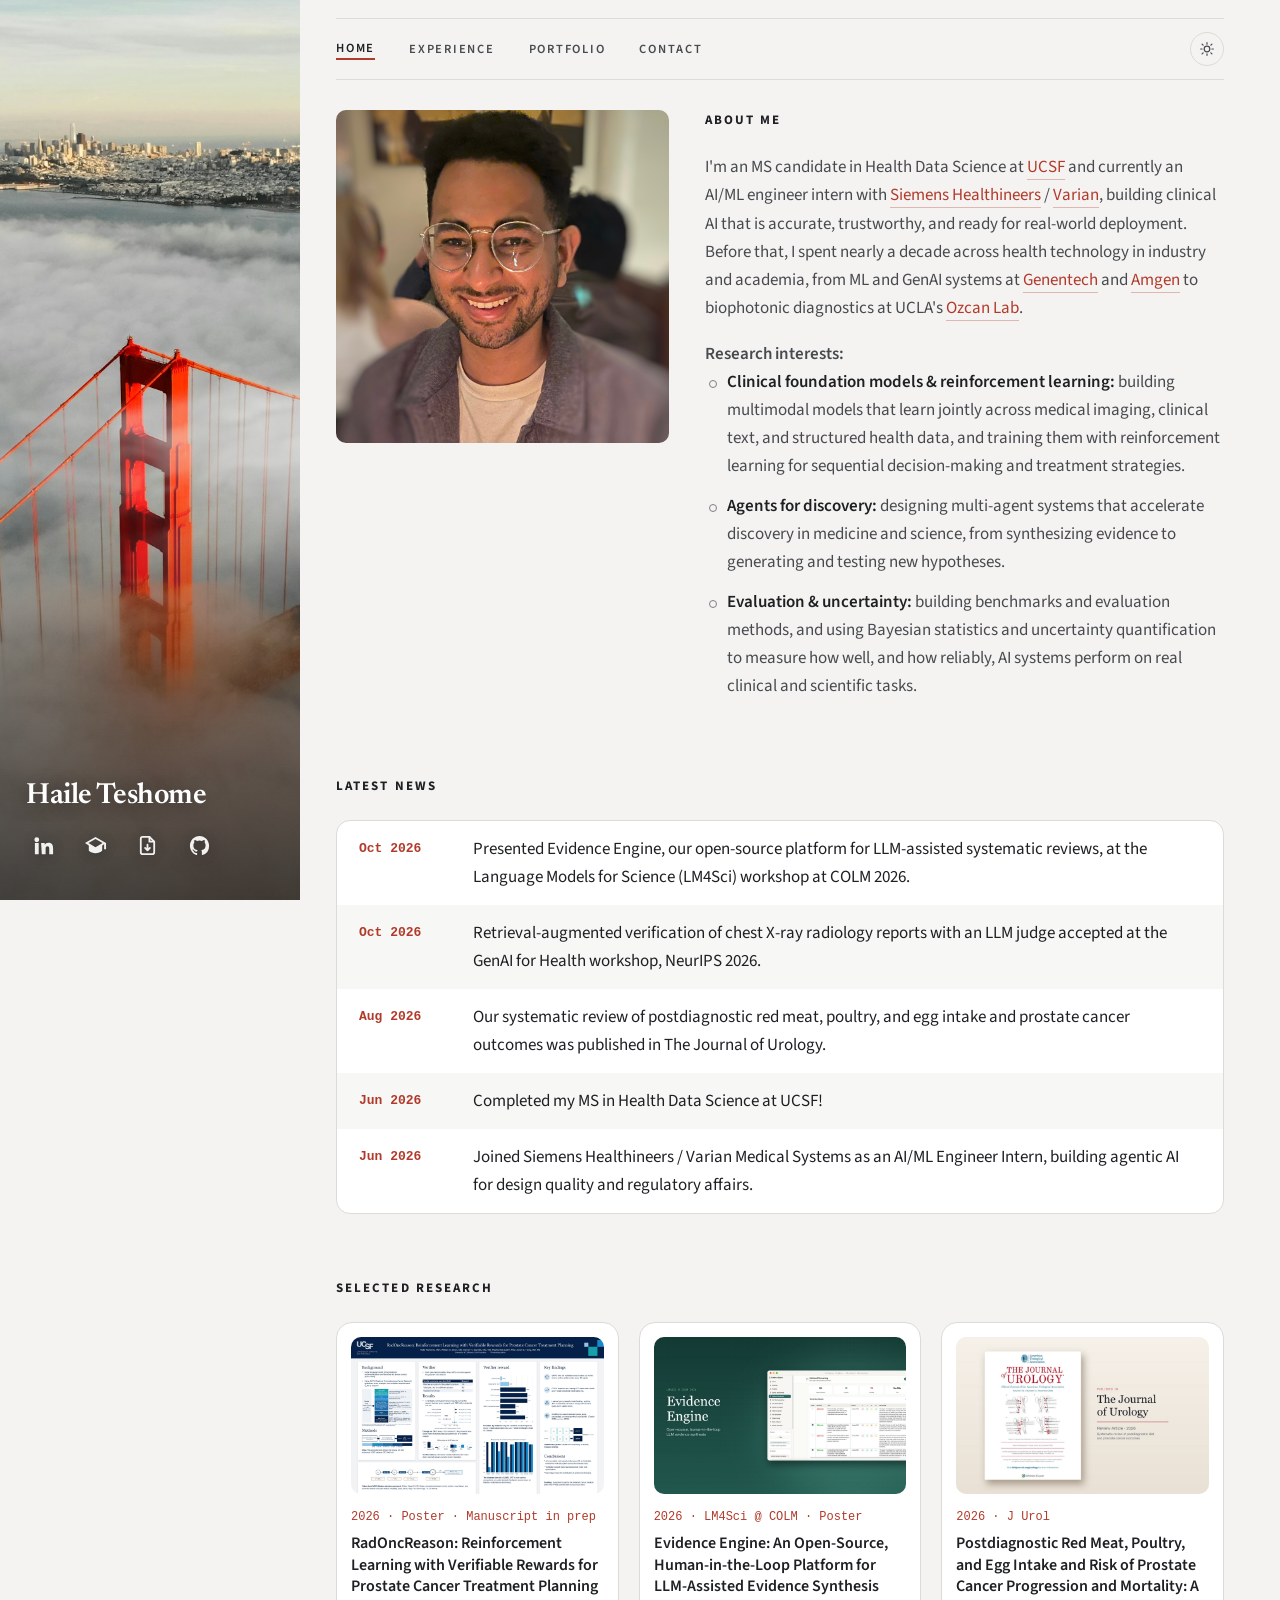
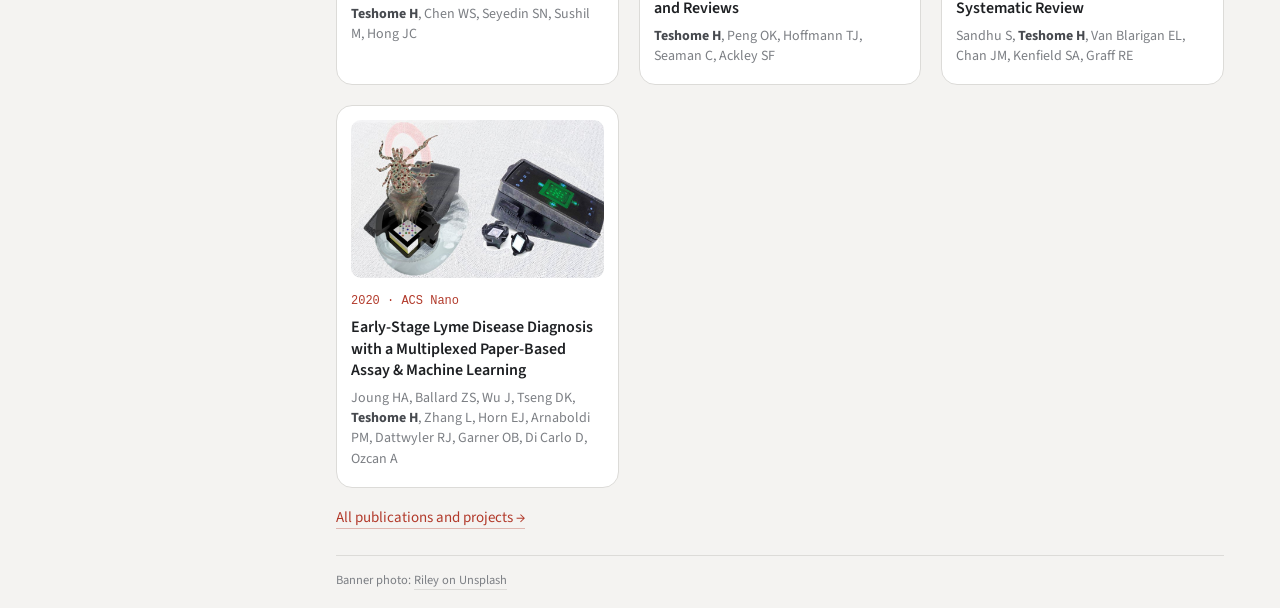
==== index.html @ 79b09385 "Redesign site with SF side banner; refresh portfolio media - Side banner with live-weather fog and d" ====
<!DOCTYPE html>
<html lang="en">
<head>
<meta charset="UTF-8" />
<meta name="viewport" content="width=device-width, initial-scale=1.0" />
<title>Haile Teshome | Health AI &amp; Data Science</title>
<meta name="description" content="Hailemariam (Haile) Teshome, Health Data Science researcher at UCSF building clinical AI." />
<script>
  /* day / night: remembered choice, else the device setting */
  (function () {
    var t = null; try { t = localStorage.getItem('ht-theme'); } catch (e) {}
    if (t !== 'light' && t !== 'dark') t = matchMedia('(prefers-color-scheme: dark)').matches ? 'dark' : 'light';
    document.documentElement.setAttribute('data-theme', t);
    /* restore the last weather look before first paint (no flash between pages) */
    try {
      var w = JSON.parse(localStorage.getItem('ht-wx') || 'null');
      if (w && Date.now() - w.t < 3 * 3600 * 1000) {
        ['night', 'golden', 'wet'].forEach(function (k) { if (w[k]) document.documentElement.classList.add('wx-' + k); });
        window.__fog = { density: w.density, speed: w.speed, bright: w.bright };
      }
    } catch (e) {}
  })();
</script>
<style>
  /* Academic homepage (mockup) — identity header, linked bio,
     research-interest bullets, image-led selected research. */
  :root {
    /* palette sampled from the banner photo: fog greys, greige, bridge orange */
    --bg: #f4f3f1;
    --text: #1e2023;
    --text-2: #474a4f;
    --text-3: #7c7f84;
    --rule: #dcdbd8;
    --link: #b23a2b;
    --link-line: rgba(178, 58, 43, 0.32);
    --card: #ffffff;
    --font: -apple-system, BlinkMacSystemFont, "SF Pro Text", "Segoe UI", Roboto, "Helvetica Neue", Arial, sans-serif;
    --mono: ui-monospace, "SF Mono", Menlo, monospace;
  }
  html[data-theme="dark"] {
      --bg: #16171a; --text: #e9e8e5; --text-2: #c1c2c4; --text-3: #8d8f93;
      --rule: #2a2c30; --link: #e57a63; --link-line: rgba(229, 122, 99, 0.4); --card: #1d1f22;
  }
  * { box-sizing: border-box; }
  html { scroll-behavior: smooth; }
  body { margin: 0; background: var(--bg); color: var(--text); font: 17px/1.65 var(--font); -webkit-font-smoothing: antialiased; }
  a { color: var(--link); text-decoration: none; border-bottom: 1px solid var(--link-line); transition: border-color .15s; }
  a:hover { border-bottom-color: var(--link); }
  img { display: block; max-width: 100%; }
  .page { max-width: 1000px; margin: 0 auto; padding: 0 28px; }

  /* ---------- identity header ---------- */
  .id { display: grid; grid-template-columns: 300px 1fr; gap: 44px; align-items: center; padding: 64px 0 40px; }
  .id-photo { width: 300px; height: 300px; border-radius: 24px; object-fit: cover; object-position: 50% 35%; }
  .id h1 { font-size: 60px; font-weight: 300; letter-spacing: -0.02em; line-height: 1.05; margin: 0 0 22px; }
  .id-roles { font-size: 16px; line-height: 1.55; color: var(--text); margin: 0 0 18px; }
  .id-roles div + div { margin-top: 2px; }
  .id-roles .muted { color: var(--text-3); }
  .id-links { display: flex; flex-wrap: wrap; gap: 6px 24px; font-size: 15.5px; }
  .id-links a { color: var(--text); border-bottom-color: transparent; }
  .id-links a:hover { color: var(--link); border-bottom-color: var(--link-line); }

  /* ---------- section nav (below header) ---------- */
  .tabs { display: flex; gap: 34px; padding: 13px 0; border-top: 1px solid var(--rule); border-bottom: 1px solid var(--rule); margin-bottom: 52px; }
  .tabs a { color: var(--text-2); border: 0; font-size: 12.5px; font-weight: 600; letter-spacing: 0.14em; text-transform: uppercase; }
  .tabs a:hover, .tabs a.on { color: var(--text); }
  .tabs a.on { box-shadow: inset 0 -2px 0 var(--link); padding-bottom: 2px; }

  /* ---------- sections ---------- */
  section { margin-bottom: 64px; }
  h2 { font-size: 13px; font-weight: 700; letter-spacing: 0.16em; text-transform: uppercase; color: var(--text); margin: 0 0 22px; text-align: left; }
  .about p { margin: 0 0 18px; color: var(--text-2); }
  .interests-lead { margin: 26px 0 10px; color: var(--text); font-weight: 600; }
  .interests { list-style: none; margin: 0; padding: 0; }
  .interests li { position: relative; padding-left: 22px; margin-bottom: 12px; color: var(--text-2); }
  .interests li::before { content: ""; position: absolute; left: 4px; top: 0.72em; width: 6px; height: 6px; border-radius: 50%; border: 1.5px solid var(--text-3); }
  .interests b { color: var(--text); font-weight: 600; }

  /* news */
  .news { list-style: none; margin: 0; padding: 0; }
  .news li { display: grid; grid-template-columns: 96px 1fr; gap: 18px; padding: 9px 0; }
  .news .d { font-family: var(--mono); font-size: 13px; color: var(--text-3); padding-top: 3px; }
  .news .t { color: var(--text-2); }
  .news .w { color: var(--text-3); font-size: 14px; }

  /* selected research cards */
  .cards { display: grid; grid-template-columns: 1fr 1fr; gap: 22px; }
  .card { display: block; border: 1px solid var(--rule); border-radius: 16px; background: var(--card); padding: 14px; color: inherit; transition: border-color .2s, transform .2s; }
  .card:hover { border-color: var(--text-3); transform: translateY(-2px); }
  .card .fig { aspect-ratio: 16 / 10; border-radius: 10px; overflow: hidden; background: #fff; margin-bottom: 14px; }
  .card .fig img { width: 100%; height: 100%; object-fit: cover; }
  .card .fig.contain img { object-fit: contain; }
  .card .v { font-family: var(--mono); font-size: 12px; color: var(--link); margin-bottom: 5px; }
  .card h3 { font-size: 17px; line-height: 1.35; font-weight: 600; margin: 0 0 6px; color: var(--text); }
  .card .a { font-size: 14px; color: var(--text-3); line-height: 1.45; padding-bottom: 4px; }
  .card .a b { color: var(--text-2); }
  .more { margin-top: 18px; font-size: 15px; }

  footer { border-top: 1px solid var(--rule); padding: 26px 0 44px; color: var(--text-3); font-size: 14px; display: flex; justify-content: space-between; gap: 16px; flex-wrap: wrap; }
  footer a { color: var(--text-2); border-bottom-color: transparent; }

  @media (max-width: 760px) {
    .id { grid-template-columns: 1fr; gap: 26px; padding-top: 36px; }
    .id-photo { width: 220px; height: 220px; }
    .id h1 { font-size: 46px; }
    .tabs { gap: 0; justify-content: space-between; }
    .tabs a { font-size: 11.5px; letter-spacing: 0.08em; }
    .cards { grid-template-columns: 1fr; }
    .news li { grid-template-columns: 1fr; gap: 0; }
  }

  /* ---------- side banner ---------- */
  /* To use your own image: save it as assets/side.jpg — it layers over the drawn placeholder. */
  body { display: grid; grid-template-columns: 380px 1fr; min-height: 100vh; }
  .side {
    position: sticky; top: 0; height: 100vh; overflow: hidden; color: #f2f2f0;
    background: #8f9194;
  }
  .side::before {
    content: ""; position: absolute; inset: 0; z-index: 1;
    background-image: url("assets/side.jpg"); background-size: cover; background-position: center;
    filter: sepia(0.55) saturate(0.85) brightness(0.92);
  }
  .side::after { content: ""; position: absolute; inset: 0; z-index: 2; background: linear-gradient(180deg, rgba(30,22,16,0.10) 0%, rgba(30,22,16,0.30) 45%, rgba(30,22,16,0.78) 100%); }
  .side-bg { position: absolute; inset: 0; z-index: 0; }
  .side-bg svg { width: 100%; height: 100%; display: block; }
  .side-bg .hl1 { fill: #b59b7c; } .side-bg .hl2 { fill: #a3876a; }
  .side-bg .sutro line { stroke: #8f7559; stroke-width: 2.4; stroke-linecap: round; }
  .side-bg .water { fill: #8a6f57; }
  .side-bg .ripples line { stroke: rgba(240,226,206,0.28); stroke-width: 1.2; stroke-linecap: round; }
  .side-bg .bridge { fill: #4d3a2c; }
  .side-bg .bridge .cable { fill: none; stroke: #4d3a2c; stroke-width: 2.6; }
  .side-bg .bridge .sus line { stroke: #4d3a2c; stroke-width: 0.9; opacity: .75; }
  .side-bg .fog { fill: rgba(243,232,216,0.55); }
  .side-inner { position: relative; z-index: 3; height: 100%; display: flex; flex-direction: column; justify-content: flex-end; padding: 44px 40px 40px; }
  .side-photo { width: 168px; height: 168px; border-radius: 18px; object-fit: cover; object-position: 50% 30%; border: 0; box-shadow: 0 12px 30px -10px rgba(10,12,14,0.55); margin-bottom: 52px; }
  .side h1 { font-family: Georgia, "Iowan Old Style", "Times New Roman", serif; font-weight: 700; font-size: 46px; line-height: 1.02; letter-spacing: -0.01em; margin: 0 0 18px; color: #fff; }
  .side-roles { font-size: 14.5px; line-height: 1.5; color: rgba(246,239,230,0.92); margin-bottom: 20px; }
  .side-roles div + div { margin-top: 6px; }
  .side-roles .muted { color: rgba(246,239,230,0.7); }
  .side a { color: #fff; border-bottom-color: rgba(255,255,255,0.4); }
  .side a:hover { border-bottom-color: #fff; }
  .side-links { display: flex; flex-wrap: wrap; gap: 6px 18px; font-size: 14.5px; font-weight: 500; }
  .side-links a { border-bottom-color: transparent; }
  .side-links a:hover { border-bottom-color: rgba(255,255,255,0.7); }
  .side-foot { margin-top: 22px; font-size: 13px; color: rgba(246,239,230,0.6); }

  .page { max-width: 820px; margin: 0; padding: 40px 56px 0; }
  .tabs { margin-bottom: 44px; }

  @media (max-width: 900px) {
    body { display: block; }
    .side { position: relative; height: auto; min-height: 560px; }
    .side-inner { min-height: 520px; padding: 32px 24px 28px; }
    .side h1 { font-size: 40px; }
    .page { padding: 28px 22px 0; }
  }

  /* real photo layer (replaces the drawn placeholder) */
  .side::before { display: none; }
  .side-img { position: absolute; inset: 0; width: 100%; height: 100%; object-fit: cover; object-position: 50% 30%; z-index: 1;
    filter: contrast(1.03); }
  .side::after { background: linear-gradient(180deg, rgba(22,24,27,0.0) 0%, rgba(22,24,27,0.22) 38%, rgba(22,24,27,0.84) 100%); }
  /* mockup-only photo switcher */
  .side-pick { display: flex; align-items: center; gap: 6px; margin-top: 14px; }
  .side-pick button { width: 24px; height: 24px; border-radius: 6px; border: 1px solid rgba(255,255,255,0.35); background: transparent; color: #fff; font-size: 11.5px; cursor: pointer; }
  .side-pick button.on { background: rgba(255,255,255,0.9); color: #1e2023; }
  .side-pick .side-credit { margin-left: 0; font-size: 11.5px; color: rgba(246,239,230,0.6); border-bottom-color: transparent; }

  /* rolling fog layer, between the photo and the dark fade */
  .side-fog { position: absolute; inset: 0; width: 100%; height: 100%; z-index: 1; pointer-events: none; }

  /* weather-driven light */
  .side-img { transition: filter 1.2s ease; }
  :is(.side.wx-night, html.wx-night .side) .side-img { filter: brightness(0.58) saturate(0.7) contrast(1.08) hue-rotate(-6deg); }
  :is(.side.wx-golden, html.wx-golden .side) .side-img { filter: sepia(0.25) saturate(1.15) brightness(1.02) contrast(1.03); }
  :is(.side.wx-wet, html.wx-wet .side) .side-img { filter: saturate(0.7) brightness(0.85) contrast(1.05); }
  :is(.side.wx-night.wx-wet, html.wx-night.wx-wet .side) .side-img { filter: brightness(0.5) saturate(0.6) contrast(1.08); }
  .side-tint { position: absolute; inset: 0; z-index: 1; pointer-events: none; opacity: 0; transition: opacity 1.2s ease; }
  :is(.side.wx-night, html.wx-night .side) .side-tint { opacity: 1; background: linear-gradient(180deg, rgba(18,32,64,0.45), rgba(10,16,32,0.2)); mix-blend-mode: multiply; }
  :is(.side.wx-golden, html.wx-golden .side) .side-tint { opacity: 1; background: linear-gradient(180deg, rgba(255,170,90,0.35), rgba(255,120,60,0.08)); mix-blend-mode: soft-light; }

  /* day / night toggle */
  .tabs { align-items: center; }
  .theme-toggle { margin-left: auto; width: 34px; height: 34px; border-radius: 50%; border: 1px solid var(--rule); background: transparent;
    color: var(--text-2); display: grid; place-items: center; cursor: pointer; transition: color .2s, border-color .2s; }
  .theme-toggle:hover { color: var(--link); border-color: var(--link-line); }
  .theme-toggle svg { width: 16px; height: 16px; }
  .theme-toggle .moon { display: none; }
  html[data-theme="dark"] .theme-toggle .sun { display: none; }
  html[data-theme="dark"] .theme-toggle .moon { display: block; }
  body { transition: background-color .3s, color .3s; }
  @media (max-width: 760px) { .theme-toggle { width: 30px; height: 30px; margin-left: 10px; } }

  /* ---------- banner, refined ---------- */
  /* show more of the city and bridge; darken only behind the name and links */
  .side-img { object-position: 50% 42%; }
  .side::after { background: linear-gradient(180deg, rgba(22,24,27,0) 0%, rgba(22,24,27,0) 52%, rgba(22,24,27,0.45) 74%, rgba(22,24,27,0.78) 100%); }
  :is(.side.wx-night, html.wx-night .side) .side-img { filter: brightness(0.74) saturate(0.8) contrast(1.06) hue-rotate(-6deg); }
  :is(.side.wx-night, html.wx-night .side) .side-tint { background: linear-gradient(180deg, rgba(18,32,64,0.28), rgba(10,16,32,0.08)); }
  /* framed portrait: a consistent cream mat + soft shadow reads well on any sky */
  .side-photo {
    width: 184px; height: 184px; border-radius: 16px; object-position: 50% 28%;
    border: 5px solid #f6f3ee; box-shadow: 0 18px 40px -14px rgba(8,10,12,0.6), 0 2px 6px rgba(8,10,12,0.18);
    margin-bottom: 26px;
  }
  .side h1 { margin-bottom: 16px; text-shadow: 0 2px 18px rgba(8,10,12,0.35); }
  .side-links { text-shadow: 0 1px 10px rgba(8,10,12,0.35); }
  footer .credit { flex-basis: 100%; font-size: 12.5px; color: var(--text-3); }
  footer .credit a { color: var(--text-3); border-bottom: 1px solid var(--rule); }


  /* thinner frame, block sits higher, links on one line */
  .side-photo { border-width: 2px; }
  .side-inner { padding-bottom: 17vh; }
  .side::after { background: linear-gradient(180deg, rgba(22,24,27,0) 0%, rgba(22,24,27,0) 40%, rgba(22,24,27,0.42) 62%, rgba(22,24,27,0.62) 100%); }
  .side-links { flex-wrap: nowrap; white-space: nowrap; gap: 0 20px; }
  @media (max-width: 900px) { .side-inner { padding-bottom: 32px; } }
  /* name on one line */
  .side h1 { white-space: nowrap; font-size: 35px; letter-spacing: -0.015em; }
  .side-photo { width: 160px; height: 160px; }
  /* profile sits at the top of the banner so the bridge below stays clear */
  .side-inner { justify-content: flex-start; padding-top: 64px; padding-bottom: 40px; }
  .side::after { background: linear-gradient(180deg, rgba(22,24,27,0.55) 0%, rgba(22,24,27,0.38) 30%, rgba(22,24,27,0) 52%, rgba(22,24,27,0) 82%, rgba(22,24,27,0.25) 100%); }
  @media (max-width: 900px) { .side-inner { padding-top: 32px; } }

  /* ---------- profile card: photo, name and links as one frosted unit ---------- */
  .side-inner { justify-content: flex-end; padding: 0 22px 26px; }
  .side::after { background: linear-gradient(180deg, rgba(22,24,27,0) 0%, rgba(22,24,27,0) 70%, rgba(22,24,27,0.35) 100%); }
  .side-card {
    display: grid; grid-template-columns: 72px 1fr; column-gap: 14px; align-items: center; padding: 18px;
    background: rgba(250,250,248,0.16); border: 1px solid rgba(255,255,255,0.28); border-radius: 18px;
    backdrop-filter: blur(14px) saturate(1.2); -webkit-backdrop-filter: blur(14px) saturate(1.2);
  }
  .side-card .side-photo { width: 72px; height: 72px; border-radius: 12px; border: 0; margin: 0; box-shadow: none; }
  .side-card h1 { font-size: 28px; margin: 0; text-shadow: none; }
  .side-card .side-links { grid-column: 1 / -1; margin-top: 14px; font-size: 14px; text-shadow: none; }
  @media (max-width: 900px) { .side-inner { padding: 0 16px 20px; min-height: 420px; } .side { min-height: 420px; } }

  /* Zhaofeng-style: banner = scenery + big name + icon links; headshot beside the bio */
  .side-inner { justify-content: flex-end; padding: 0 36px 44px; }
  .side::after { background: linear-gradient(180deg, rgba(22,24,27,0) 0%, rgba(22,24,27,0) 55%, rgba(22,24,27,0.45) 78%, rgba(22,24,27,0.72) 100%); }
  .side h1 { font-size: 36px; white-space: nowrap; line-height: 1.05; margin-bottom: 20px; text-shadow: 0 2px 18px rgba(8,10,12,0.4); }
  .side-links { gap: 0 18px; }
  .side-links a { display: grid; place-items: center; width: 34px; height: 34px; border-bottom: 0; opacity: .92; transition: opacity .15s, transform .15s; }
  .side-links a:hover { opacity: 1; transform: translateY(-1px); border-bottom: 0; }
  .side-links svg { width: 26px; height: 26px; filter: drop-shadow(0 1px 6px rgba(8,10,12,0.4)); }
  .about-photo { float: right; width: 200px; height: 200px; object-fit: cover; object-position: 50% 28%; border-radius: 10px; margin: 0 0 16px 28px; }
  @media (max-width: 760px) { .about-photo { width: 120px; height: 120px; margin-left: 16px; } }

  /* thinner banner; name + icon links at its foot (Zhaofeng); photo beside bio (Kexin) */
  body { grid-template-columns: 300px 1fr; }
  .side-inner { padding: 0 26px 38px; }
  .side h1 { font-size: 29px; margin-bottom: 16px; }
  .side-links svg { width: 23px; height: 23px; }
  .page { max-width: 900px; padding-left: 60px; padding-right: 60px; }
  .about-photo { float: left; width: 210px; height: 252px; border-radius: 10px; margin: 6px 32px 18px 0; object-position: 50% 24%; }
  .about .interests-lead { clear: both; padding-top: 6px; }
  @media (max-width: 900px) { body { display: block; } .page { padding: 28px 22px 0; } }
  @media (max-width: 760px) { .about-photo { float: none; display: block; width: 160px; height: 192px; margin: 0 0 18px; } }

  /* font pairing: Newsreader + Source Sans 3 */
  :root { --font: "Source Sans 3", system-ui, sans-serif; }
  body { font-family: var(--font); }
  .side h1, .profile-card h1 { font-family: "Newsreader", Georgia, serif; font-weight: 600; }
  h2, .tabs a { font-family: var(--font); }

  /* photo and About text share one height: the photo stretches to the text */
  .about-intro { display: grid; grid-template-columns: 210px 1fr; gap: 32px; align-items: stretch; margin-bottom: 26px; }
  .about-intro .about-photo { float: none; width: 100%; height: 100%; min-height: 220px; margin: 0; object-fit: cover; object-position: 50% 24%; }
  .about-text p { margin-bottom: 0; }
  .about .interests-lead { padding-top: 0; }
  @media (max-width: 760px) { .about-intro { grid-template-columns: 1fr; gap: 18px; } .about-intro .about-photo { width: 160px; height: 192px; min-height: 0; } }

  /* keep the side banner on tablets and narrow windows; only phones stack it on top */
  @media (min-width: 641px) and (max-width: 900px) {
    body { display: grid; grid-template-columns: 240px 1fr; }
    .side { position: sticky; top: 0; height: 100vh; min-height: 0; }
    .side-inner { height: 100%; min-height: 0; padding: 0 20px 30px; }
    .side h1 { font-size: 23px; margin-bottom: 14px; }
    .side-links { gap: 0 12px; }
    .side-links svg { width: 21px; height: 21px; }
    .page { padding: 32px 32px 0; }
  }
  @media (min-width: 761px) and (max-width: 900px) {
    .about-intro { grid-template-columns: 160px 1fr; gap: 22px; }
  }

  /* square photo beside the bio */
  .about-intro { align-items: start; }
  .about-intro .about-photo { width: 210px; height: 210px; min-height: 0; aspect-ratio: 1; object-position: 50% 28%; }
  @media (min-width: 761px) and (max-width: 900px) { .about-intro .about-photo { width: 160px; height: 160px; } }
  @media (max-width: 760px) { .about-intro .about-photo { width: 160px; height: 160px; } }

  /* bigger photo, content column closer to the banner */
  .page { padding-left: 36px; }
  .about-intro { grid-template-columns: 250px 1fr; gap: 30px; }
  .about-intro .about-photo { width: 250px; height: 250px; }
  @media (min-width: 761px) and (max-width: 900px) {
    .page { padding-left: 22px; }
    .about-intro { grid-template-columns: 196px 1fr; gap: 22px; }
    .about-intro .about-photo { width: 196px; height: 196px; }
  }
  @media (min-width: 641px) and (max-width: 760px) { .page { padding-left: 22px; } .about-intro .about-photo { width: 190px; height: 190px; } }
  @media (max-width: 640px) { .about-intro { grid-template-columns: 1fr; } .about-intro .about-photo { width: 190px; height: 190px; } }

  /* news with more contrast: white panel, accent dates, hairline rows */
  .news { background: var(--card); border: 1px solid var(--rule); border-radius: 14px; padding: 4px 22px; }
  .news li { padding: 14px 0; border-top: 1px solid var(--rule); }
  .news li:first-child { border-top: 0; }
  .news .d { color: var(--link); font-weight: 600; }
  .news .t { color: var(--text); }

  /* alternating rows inside the news panel */
  .news { padding: 0; overflow: hidden; }
  .news li { padding: 14px 22px; border-top: 0; }
  .news li:nth-child(even) { background: color-mix(in srgb, var(--bg) 70%, var(--card)); }

/* no tint transitions until the page has painted */
html:not(.wx-ready) .side-img, html:not(.wx-ready) .side-tint { transition: none !important; }

  /* content uses the full width next to the banner on every tab */
  .page { max-width: none; padding-right: 56px; }
  @media (max-width: 900px) { .page { padding-right: 28px; } }

  /* bio and research interests share the column beside the photo */
  .about-text .interests-lead { margin-top: 18px; }
  .about-text .interests { margin-bottom: 0; }
  .about-intro { align-items: start; }
  /* photo scales with the page so it roughly matches the text beside it */
  @media (min-width: 901px) {
    .about-intro { grid-template-columns: clamp(250px, 26vw, 420px) 1fr; gap: 36px; }
    .about-intro .about-photo { width: 100%; height: auto; aspect-ratio: 1; }
  }

  /* selected research: smaller cards, three across on wide screens */
  @media (min-width: 1200px) { .cards { grid-template-columns: repeat(3, 1fr); gap: 20px; } }
  @media (min-width: 1700px) { .cards { grid-template-columns: repeat(4, 1fr); } }
  .card h3 { font-size: 16px; }

  /* tighter top and bottom: less air above the tabs and below the last section */
  .page { padding-top: 18px; }
  .tabs { margin-bottom: 30px; }
  .page > section:last-of-type, .page > main { margin-bottom: 0; }
  .page > main .section { padding-bottom: 12px; }
  footer { padding: 14px 0 18px; margin-top: 24px; }
  @media (max-width: 640px) { .page { padding-top: 14px; } }
  

  /* match the Portfolio: no white frames, posters show from the title down */
  .card .fig { background: var(--card); }
  .card .fig img[src*="poster"] { object-position: 50% 0; }
</style>
<link rel="preconnect" href="https://fonts.googleapis.com"><link href="https://fonts.googleapis.com/css2?family=Newsreader:opsz,wght@6..72,500;6..72,600&family=Source+Sans+3:wght@400;600&display=swap" rel="stylesheet">
</head>
<body>
<aside class="side">
  <img class="side-img" src="assets/side.jpg" alt="" aria-hidden="true">
  <div class="side-tint" aria-hidden="true"></div>
  <div class="side-inner">
    <h1>Haile Teshome</h1>
    <nav class="side-links">
        <a href="https://www.linkedin.com/in/haile-teshome" target="_blank" rel="noopener" aria-label="LinkedIn" title="LinkedIn"><svg viewBox="0 0 24 24" fill="currentColor"><path d="M4.98 3.5a2.5 2.5 0 1 1 0 5 2.5 2.5 0 0 1 0-5zM3 9.5h4V21H3zM9.5 9.5h3.8v1.6h.1c.5-1 1.8-2 3.8-2 4 0 4.8 2.6 4.8 6V21h-4v-5.3c0-1.3 0-2.9-1.8-2.9s-2 1.4-2 2.8V21h-4z"/></svg></a>
        <a href="https://scholar.google.com/citations?user=9jtTCxYAAAAJ&amp;hl=en" target="_blank" rel="noopener" aria-label="Google Scholar" title="Google Scholar"><svg viewBox="0 0 24 24" fill="currentColor"><path d="M12 3 1 9.5l4 2.4V17c0 .3.2.6.4.8C7 19.2 9.3 20 12 20s5-.8 6.6-2.2c.2-.2.4-.5.4-.8v-5.1l2-1.2V16h2V9.5zm0 2.3 7.4 4.2L12 13.8 4.6 9.5z"/></svg></a>
        <a href="Haile_Teshome_Resume.pdf" download aria-label="Resume" title="Resume"><svg viewBox="0 0 24 24" fill="none" stroke="currentColor" stroke-width="1.9" stroke-linecap="round" stroke-linejoin="round"><path d="M14 3H7a2 2 0 0 0-2 2v14a2 2 0 0 0 2 2h10a2 2 0 0 0 2-2V8z"/><path d="M14 3v5h5M12 11v6M9.5 14.5 12 17l2.5-2.5"/></svg></a>
        <a href="https://github.com/haile-teshome" target="_blank" rel="noopener" aria-label="GitHub" title="GitHub"><svg viewBox="0 0 24 24" fill="currentColor"><path d="M12 2C6.48 2 2 6.58 2 12.23c0 4.52 2.87 8.35 6.84 9.7.5.1.68-.22.68-.49 0-.24-.01-.88-.01-1.73-2.78.62-3.37-1.37-3.37-1.37-.46-1.18-1.11-1.5-1.11-1.5-.91-.64.07-.62.07-.62 1 .07 1.53 1.06 1.53 1.06.89 1.57 2.34 1.12 2.91.85.09-.66.35-1.12.63-1.38-2.22-.26-4.56-1.14-4.56-5.07 0-1.12.39-2.04 1.03-2.76-.1-.26-.45-1.3.1-2.71 0 0 .84-.28 2.75 1.05a9.3 9.3 0 0 1 5 0c1.91-1.33 2.75-1.05 2.75-1.05.55 1.41.2 2.45.1 2.71.64.72 1.03 1.64 1.03 2.76 0 3.94-2.34 4.81-4.57 5.06.36.32.68.94.68 1.9 0 1.37-.01 2.48-.01 2.82 0 .27.18.6.69.49A10.1 10.1 0 0 0 22 12.23C22 6.58 17.52 2 12 2z"/></svg></a>
      </nav>
  </div>
</aside>
<main class="page">


  <nav class="tabs">
    <a class="on" href="index.html">Home</a>
    <a href="experience.html">Experience</a>
    <a href="research.html">Portfolio</a>
    <a href="contact.html">Contact</a>
    <button class="theme-toggle" type="button" aria-label="Switch between day and night mode" title="Day / night">
      <svg class="sun" viewBox="0 0 24 24" fill="none" stroke="currentColor" stroke-width="1.8" stroke-linecap="round"><circle cx="12" cy="12" r="4.2"/><path d="M12 2.5v2.2M12 19.3v2.2M4.6 4.6l1.6 1.6M17.8 17.8l1.6 1.6M2.5 12h2.2M19.3 12h2.2M4.6 19.4l1.6-1.6M17.8 6.2l1.6-1.6"/></svg>
      <svg class="moon" viewBox="0 0 24 24" fill="none" stroke="currentColor" stroke-width="1.8" stroke-linecap="round" stroke-linejoin="round"><path d="M20.5 13.2A8.5 8.5 0 1 1 10.8 3.5a6.6 6.6 0 0 0 9.7 9.7z"/></svg>
    </button>
  </nav>

  <section class="about">
    <div class="about-intro">
      <img class="about-photo" src="assets/headshot.jpeg" alt="Haile Teshome">
      <div class="about-text">
        <h2>About me</h2>
        <p>I'm an MS candidate in Health Data Science at <a href="https://www.ucsf.edu" target="_blank" rel="noopener">UCSF</a> and currently an AI/ML engineer intern with <a href="https://www.siemens-healthineers.com" target="_blank" rel="noopener">Siemens Healthineers</a> / <a href="https://www.varian.com" target="_blank" rel="noopener">Varian</a>, building clinical AI that is accurate, trustworthy, and ready for real-world deployment. Before that, I spent nearly a decade across health technology in industry and academia, from ML and GenAI systems at <a href="https://www.gene.com" target="_blank" rel="noopener">Genentech</a> and <a href="https://www.amgen.com" target="_blank" rel="noopener">Amgen</a> to biophotonic diagnostics at UCLA's <a href="https://innovate.ee.ucla.edu" target="_blank" rel="noopener">Ozcan Lab</a>.</p>
        <p class="interests-lead">Research interests:</p>
        <ul class="interests">
      <li><b>Clinical foundation models &amp; reinforcement learning:</b> building multimodal models that learn jointly across medical imaging, clinical text, and structured health data, and training them with reinforcement learning for sequential decision-making and treatment strategies.</li>
      <li><b>Agents for discovery:</b> designing multi-agent systems that accelerate discovery in medicine and science, from synthesizing evidence to generating and testing new hypotheses.</li>
      <li><b>Evaluation &amp; uncertainty:</b> building benchmarks and evaluation methods, and using Bayesian statistics and uncertainty quantification to measure how well, and how reliably, AI systems perform on real clinical and scientific tasks.</li>
    </ul>
      </div>
    </div>
  </section>

  <section>
    <h2>Latest news</h2>
    <ul class="news">
      <li><span class="d">Oct 2026</span><span class="t">Presented Evidence Engine, our open-source platform for LLM-assisted systematic reviews, at the Language Models for Science (LM4Sci) workshop at COLM 2026.</span></li>
      <li><span class="d">Oct 2026</span><span class="t">Retrieval-augmented verification of chest X-ray radiology reports with an LLM judge accepted at the GenAI for Health workshop, NeurIPS 2026.</span></li>
      <li><span class="d">Aug 2026</span><span class="t">Our systematic review of postdiagnostic red meat, poultry, and egg intake and prostate cancer outcomes was published in The Journal of Urology.</span></li>
      <li><span class="d">Jun 2026</span><span class="t">Completed my MS in Health Data Science at UCSF!</span></li>
      <li><span class="d">Jun 2026</span><span class="t">Joined Siemens Healthineers / Varian Medical Systems as an AI/ML Engineer Intern, building agentic AI for design quality and regulatory affairs.</span></li>
    </ul>
  </section>

  <section>
    <h2>Selected research</h2>
    <div class="cards">
      <a class="card" href="research.html#radoncreason">
        <div class="fig"><img src="assets/figures/radoncreason-poster.jpg" alt="RadOncReason poster: reinforcement learning with verifiable rewards for prostate cancer treatment planning" loading="lazy"></div>
        <div class="v">2026 · Poster · Manuscript in prep</div>
        <h3>RadOncReason: Reinforcement Learning with Verifiable Rewards for Prostate Cancer Treatment Planning</h3>
        <div class="a"><b>Teshome H</b>, Chen WS, Seyedin SN, Sushil M, Hong JC</div>
      </a>
      <a class="card" href="https://github.com/haile-teshome/Evidence-Engine" target="_blank" rel="noopener">
        <div class="fig"><img src="assets/figures/evidence-engine.jpg" alt="Evidence Engine: abstract screening view of the app" loading="lazy"></div>
        <div class="v">2026 · LM4Sci @ COLM · Poster</div>
        <h3>Evidence Engine: An Open-Source, Human-in-the-Loop Platform for LLM-Assisted Evidence Synthesis and Reviews</h3>
        <div class="a"><b>Teshome H</b>, Peng OK, Hoffmann TJ, Seaman C, Ackley SF</div>
      </a>
      <a class="card" href="https://doi.org/10.1097/JU.0000000000005263" target="_blank" rel="noopener">
        <div class="fig"><img src="assets/figures/prostate-diet-sr.jpg" alt="Red meat, poultry and eggs after prostate cancer: systematic review summary" loading="lazy"></div>
        <div class="v">2026 · J Urol</div>
        <h3>Postdiagnostic Red Meat, Poultry, and Egg Intake and Risk of Prostate Cancer Progression and Mortality: A Systematic Review</h3>
        <div class="a">Sandhu S, <b>Teshome H</b>, Van Blarigan EL, Chan JM, Kenfield SA, Graff RE</div>
      </a>
      <a class="card" href="https://doi.org/10.1021/acsnano.9b08151" target="_blank" rel="noopener">
        <div class="fig"><img src="assets/figures/paper-assay.jpg?v=2" alt="Graphical abstract: multiplexed paper-based immunoassay with machine-learning classification for Lyme disease" loading="lazy"></div>
        <div class="v">2020 · ACS Nano</div>
        <h3>Early-Stage Lyme Disease Diagnosis with a Multiplexed Paper-Based Assay &amp; Machine Learning</h3>
        <div class="a">Joung HA, Ballard ZS, Wu J, Tseng DK, <b>Teshome H</b>, Zhang L, Horn EJ, Arnaboldi PM, Dattwyler RJ, Garner OB, Di Carlo D, Ozcan A</div>
      </a>
    </div>
    <div class="more"><a href="research.html">All publications and projects →</a></div>
  </section>

  <footer>
    <span class="credit">Banner photo: <a href="https://unsplash.com/photos/aerial-photography-of-foggy-red-bridge-UznvSv-TjNg" target="_blank" rel="noopener">Riley on Unsplash</a></span>
  </footer>
</main>
<script src="assets/js/fog.js" defer></script>
<script src="assets/js/weather.js" defer></script>
<script>
  document.querySelector('.theme-toggle').addEventListener('click', function () {
    var t = document.documentElement.getAttribute('data-theme') === 'dark' ? 'light' : 'dark';
    document.documentElement.setAttribute('data-theme', t);
    try { localStorage.setItem('ht-theme', t); } catch (e) {}
  });
</script>
</body>
</html>
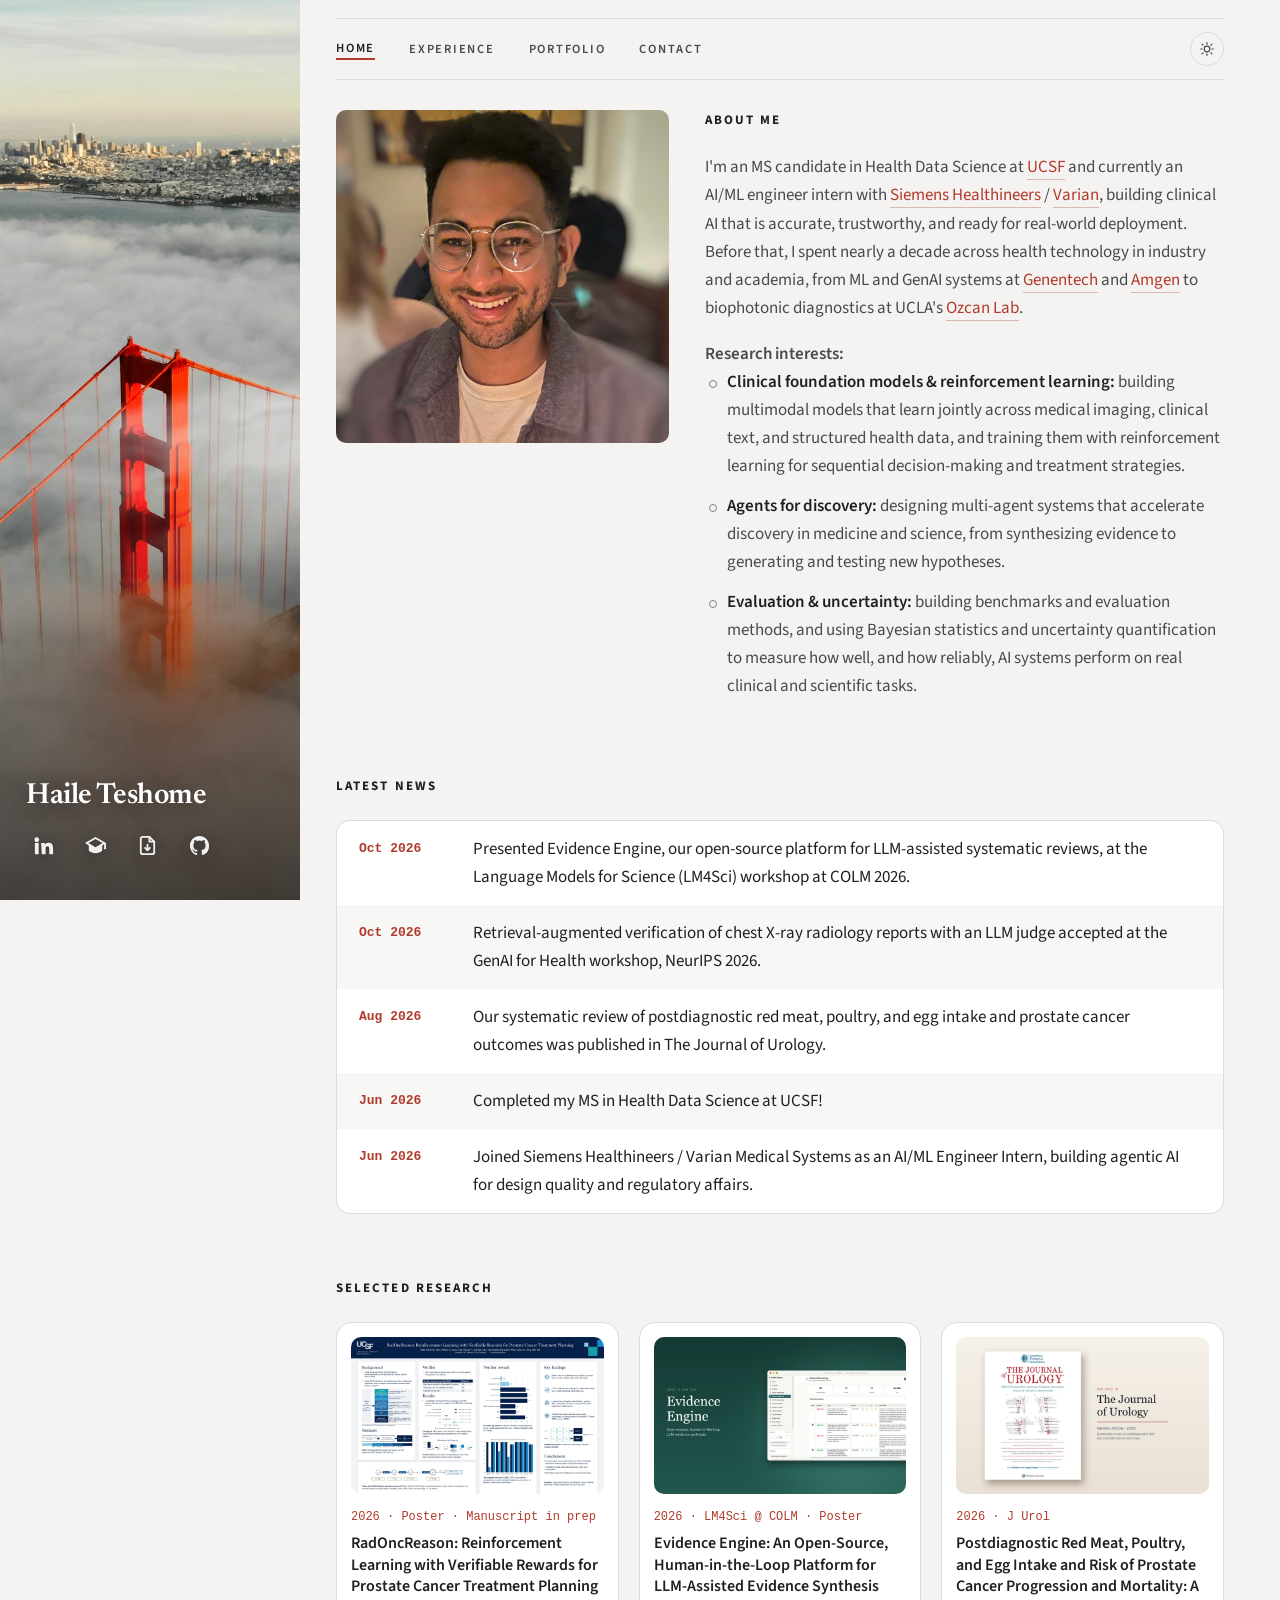
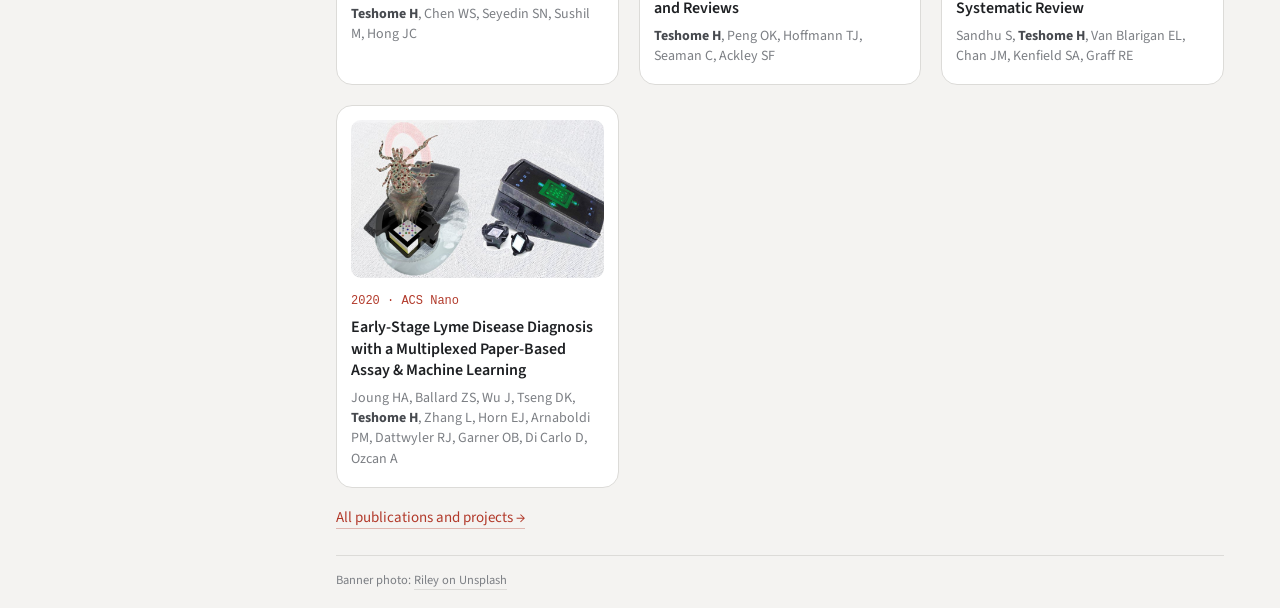
==== commit b95f935a: "Keep the banner fog visible on clear days Live weather was scaling the fog density down to ~0.35-0.6" ====
--- a/index.html
+++ b/index.html
@@ -444,7 +444,7 @@
   </footer>
 </main>
 <script src="assets/js/fog.js" defer></script>
-<script src="assets/js/weather.js" defer></script>
+<script src="assets/js/weather.js?v=2" defer></script>
 <script>
   document.querySelector('.theme-toggle').addEventListener('click', function () {
     var t = document.documentElement.getAttribute('data-theme') === 'dark' ? 'light' : 'dark';
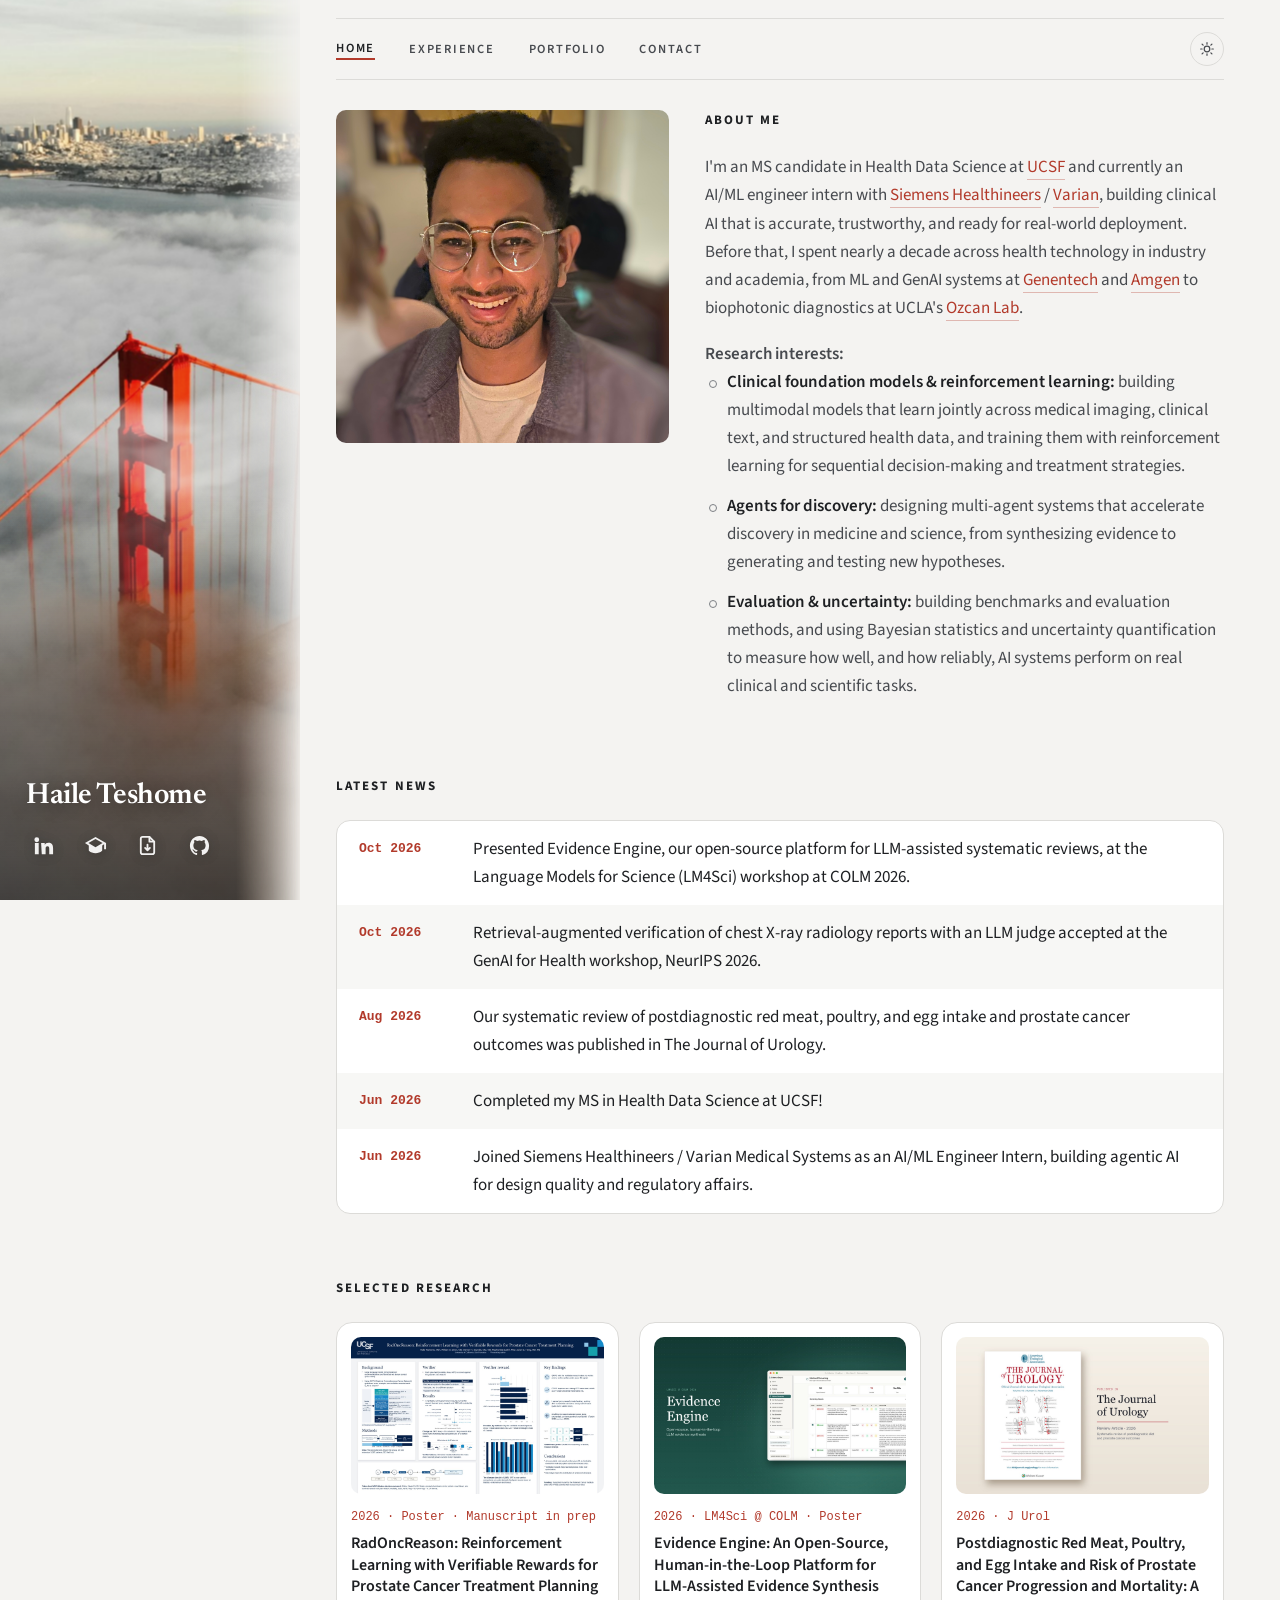
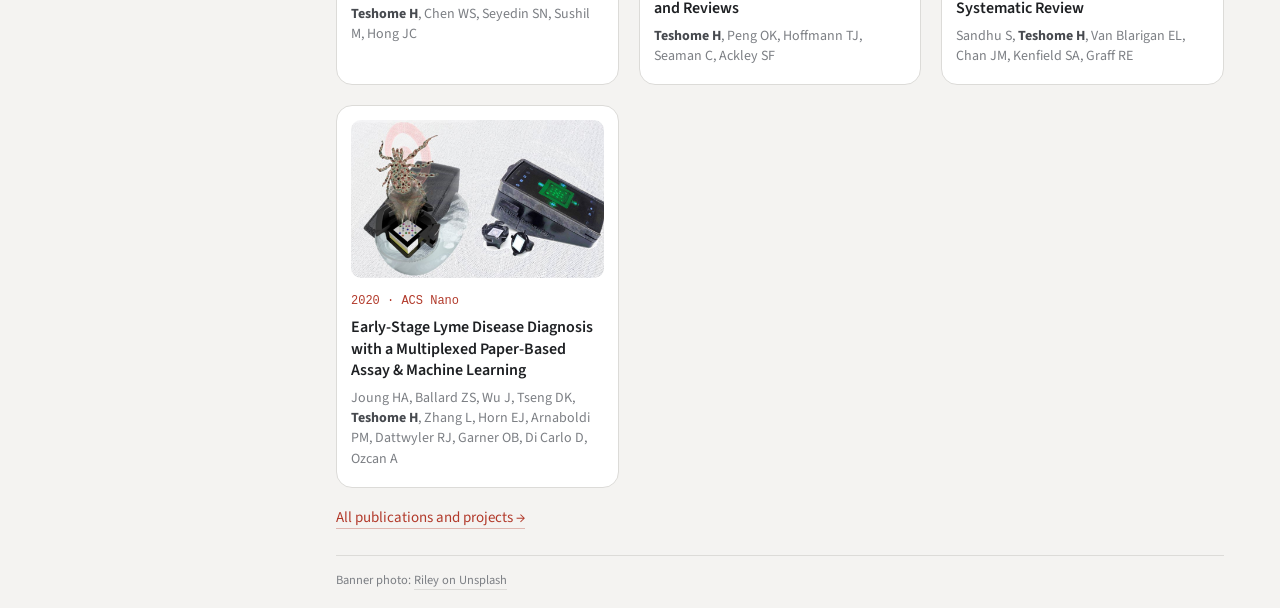
==== commit 5fa7cae2: "Banner follows light/dark theme and blends into the page - Photo is graded to daylight or dusk by th" ====
--- a/index.html
+++ b/index.html
@@ -352,6 +352,7 @@
   .card .fig img[src*="poster"] { object-position: 50% 0; }
 </style>
 <link rel="preconnect" href="https://fonts.googleapis.com"><link href="https://fonts.googleapis.com/css2?family=Newsreader:opsz,wght@6..72,500;6..72,600&family=Source+Sans+3:wght@400;600&display=swap" rel="stylesheet">
+<link rel="stylesheet" href="assets/css/banner.css?v=3" />
 </head>
 <body>
 <aside class="side">
@@ -443,7 +444,7 @@
     <span class="credit">Banner photo: <a href="https://unsplash.com/photos/aerial-photography-of-foggy-red-bridge-UznvSv-TjNg" target="_blank" rel="noopener">Riley on Unsplash</a></span>
   </footer>
 </main>
-<script src="assets/js/fog.js" defer></script>
+<script src="assets/js/fog.js?v=3" defer></script>
 <script src="assets/js/weather.js?v=2" defer></script>
 <script>
   document.querySelector('.theme-toggle').addEventListener('click', function () {
--- a/assets/css/banner.css
+++ b/assets/css/banner.css
@@ -0,0 +1,46 @@
+/* ---------- side banner: follows the theme, blends into the page ---------- */
+/* Loaded after each page's own styles. fog.js sets --px / --py from the pointer. */
+
+/* the banner sits on the page colour, so its faded edge melts into the page */
+.side { background: var(--bg); transition: background-color .3s; }
+
+/* slight overscan so the pointer parallax never shows an edge.
+   Theme changes use the page's own .3s, so photo and page switch together. */
+.side-img {
+  transform: scale(1.05) translate3d(var(--px, 0px), var(--py, 0px), 0);
+  transition: filter .3s ease, transform .9s cubic-bezier(.2, .7, .2, 1);
+}
+/* the dusk gradient stays put and only fades, since gradients can't animate */
+.side-tint { transition: opacity .3s ease; mix-blend-mode: multiply;
+  background: linear-gradient(180deg, rgba(24,38,74,0.55) 0%, rgba(16,20,32,0.25) 60%, rgba(16,17,20,0.4) 100%); }
+
+/* light: soft daylight, a little cooler and paler to sit with the page's paper tone */
+/* every filter lists the same functions in the same order, so theme switches blend instead of snapping */
+html[data-theme="light"] .side .side-img { filter: brightness(1.05) saturate(0.88) contrast(0.97) sepia(0) hue-rotate(0deg); }
+html[data-theme="light"] .side .side-tint { opacity: 0; }
+html[data-theme="light"].wx-golden .side .side-img { filter: brightness(1.04) saturate(1.05) contrast(1) sepia(0.18) hue-rotate(0deg); }
+html[data-theme="light"].wx-wet .side .side-img { filter: brightness(0.92) saturate(0.7) contrast(1.02) sepia(0) hue-rotate(0deg); }
+
+/* dark: the same view at dusk, blue hour over the bay */
+html[data-theme="dark"] .side .side-img { filter: brightness(0.56) saturate(0.7) contrast(1.1) sepia(0) hue-rotate(-8deg); }
+html[data-theme="dark"] .side .side-tint { opacity: 1; mix-blend-mode: multiply;
+  background: linear-gradient(180deg, rgba(24,38,74,0.55) 0%, rgba(16,20,32,0.25) 60%, rgba(16,17,20,0.4) 100%); }
+
+/* fade the right edge into the page instead of a hard seam */
+.side-img, .side-fog, .side-tint, .side::after {
+  -webkit-mask-image: linear-gradient(90deg, #000 calc(100% - 64px), transparent);
+          mask-image: linear-gradient(90deg, #000 calc(100% - 64px), transparent);
+}
+
+/* stacked layout: the banner is a header, so fade its foot into the page instead */
+@media (max-width: 900px) {
+  .side-img, .side-fog, .side-tint, .side::after {
+    -webkit-mask-image: linear-gradient(180deg, #000 calc(100% - 48px), transparent);
+            mask-image: linear-gradient(180deg, #000 calc(100% - 48px), transparent);
+  }
+  .side-inner { padding-bottom: 56px; }
+}
+
+@media (prefers-reduced-motion: reduce) {
+  .side-img { transform: scale(1.05); transition: filter .3s ease; }
+}
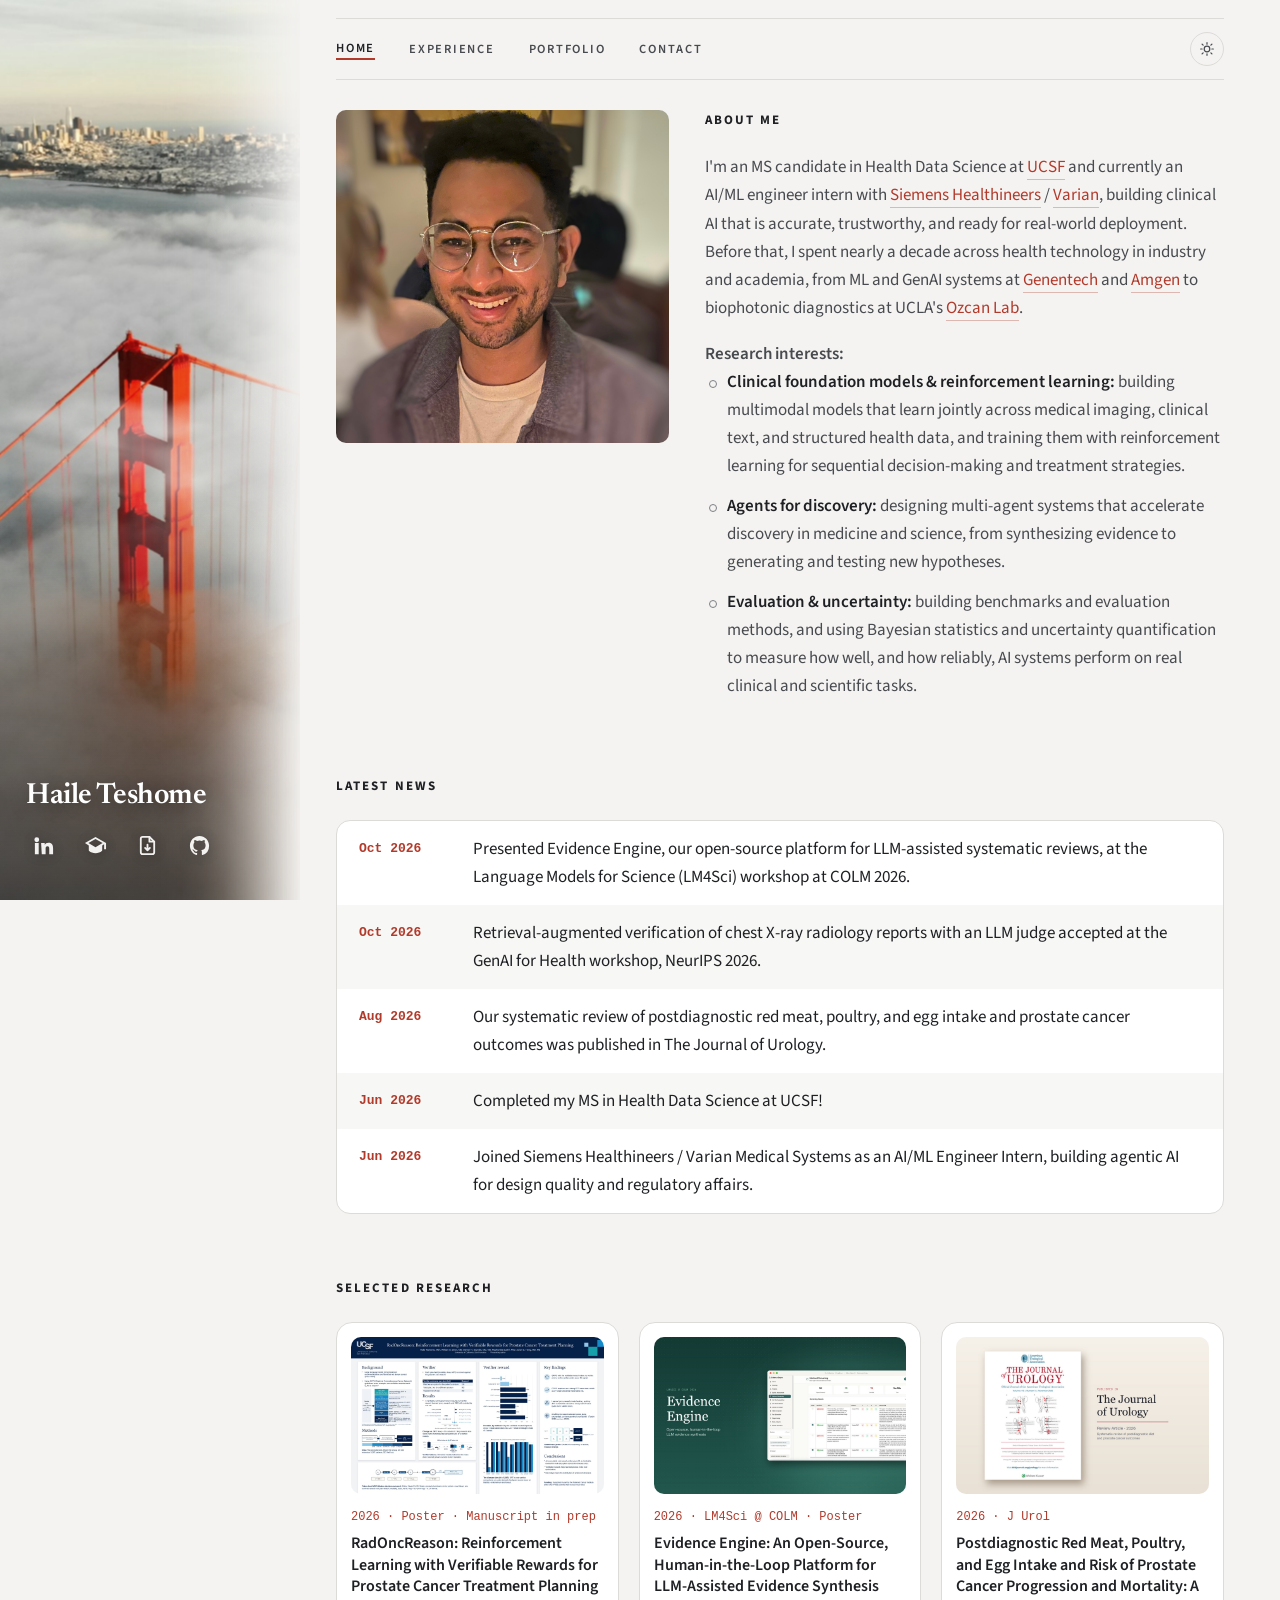
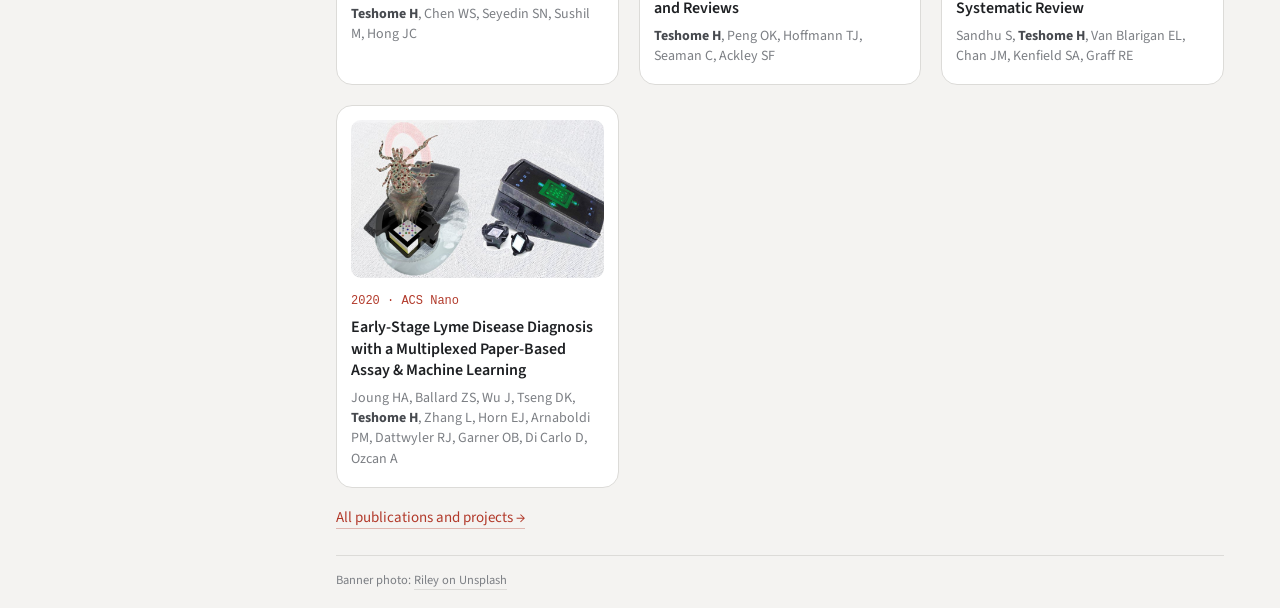
==== commit bc037648: "Soften the banner edge and drop the cursor light on the fog - Replace the 64px linear edge fade with" ====
--- a/index.html
+++ b/index.html
@@ -352,7 +352,7 @@
   .card .fig img[src*="poster"] { object-position: 50% 0; }
 </style>
 <link rel="preconnect" href="https://fonts.googleapis.com"><link href="https://fonts.googleapis.com/css2?family=Newsreader:opsz,wght@6..72,500;6..72,600&family=Source+Sans+3:wght@400;600&display=swap" rel="stylesheet">
-<link rel="stylesheet" href="assets/css/banner.css?v=3" />
+<link rel="stylesheet" href="assets/css/banner.css?v=4" />
 </head>
 <body>
 <aside class="side">
@@ -444,7 +444,7 @@
     <span class="credit">Banner photo: <a href="https://unsplash.com/photos/aerial-photography-of-foggy-red-bridge-UznvSv-TjNg" target="_blank" rel="noopener">Riley on Unsplash</a></span>
   </footer>
 </main>
-<script src="assets/js/fog.js?v=3" defer></script>
+<script src="assets/js/fog.js?v=4" defer></script>
 <script src="assets/js/weather.js?v=2" defer></script>
 <script>
   document.querySelector('.theme-toggle').addEventListener('click', function () {
--- a/assets/css/banner.css
+++ b/assets/css/banner.css
@@ -26,18 +26,18 @@
 html[data-theme="dark"] .side .side-tint { opacity: 1; mix-blend-mode: multiply;
   background: linear-gradient(180deg, rgba(24,38,74,0.55) 0%, rgba(16,20,32,0.25) 60%, rgba(16,17,20,0.4) 100%); }
 
-/* fade the right edge into the page instead of a hard seam */
-.side-img, .side-fog, .side-tint, .side::after {
-  -webkit-mask-image: linear-gradient(90deg, #000 calc(100% - 64px), transparent);
-          mask-image: linear-gradient(90deg, #000 calc(100% - 64px), transparent);
-}
+/* fade the right edge into the page instead of a hard seam. An eased ramp
+   (rather than a straight one) avoids a visible band where the fade starts and ends. */
+.side { --fade: linear-gradient(90deg, #000 calc(100% - 140px), rgba(0,0,0,.97) calc(100% - 119px),
+  rgba(0,0,0,.88) calc(100% - 98px), rgba(0,0,0,.72) calc(100% - 77px), rgba(0,0,0,.5) calc(100% - 56px),
+  rgba(0,0,0,.28) calc(100% - 35px), rgba(0,0,0,.1) calc(100% - 16px), transparent); }
+.side-img, .side-fog, .side-tint, .side::after { -webkit-mask-image: var(--fade); mask-image: var(--fade); }
 
 /* stacked layout: the banner is a header, so fade its foot into the page instead */
 @media (max-width: 900px) {
-  .side-img, .side-fog, .side-tint, .side::after {
-    -webkit-mask-image: linear-gradient(180deg, #000 calc(100% - 48px), transparent);
-            mask-image: linear-gradient(180deg, #000 calc(100% - 48px), transparent);
-  }
+  .side { --fade: linear-gradient(180deg, #000 calc(100% - 96px), rgba(0,0,0,.95) calc(100% - 80px),
+    rgba(0,0,0,.8) calc(100% - 62px), rgba(0,0,0,.55) calc(100% - 44px), rgba(0,0,0,.28) calc(100% - 26px),
+    rgba(0,0,0,.08) calc(100% - 10px), transparent); }
   .side-inner { padding-bottom: 56px; }
 }
 
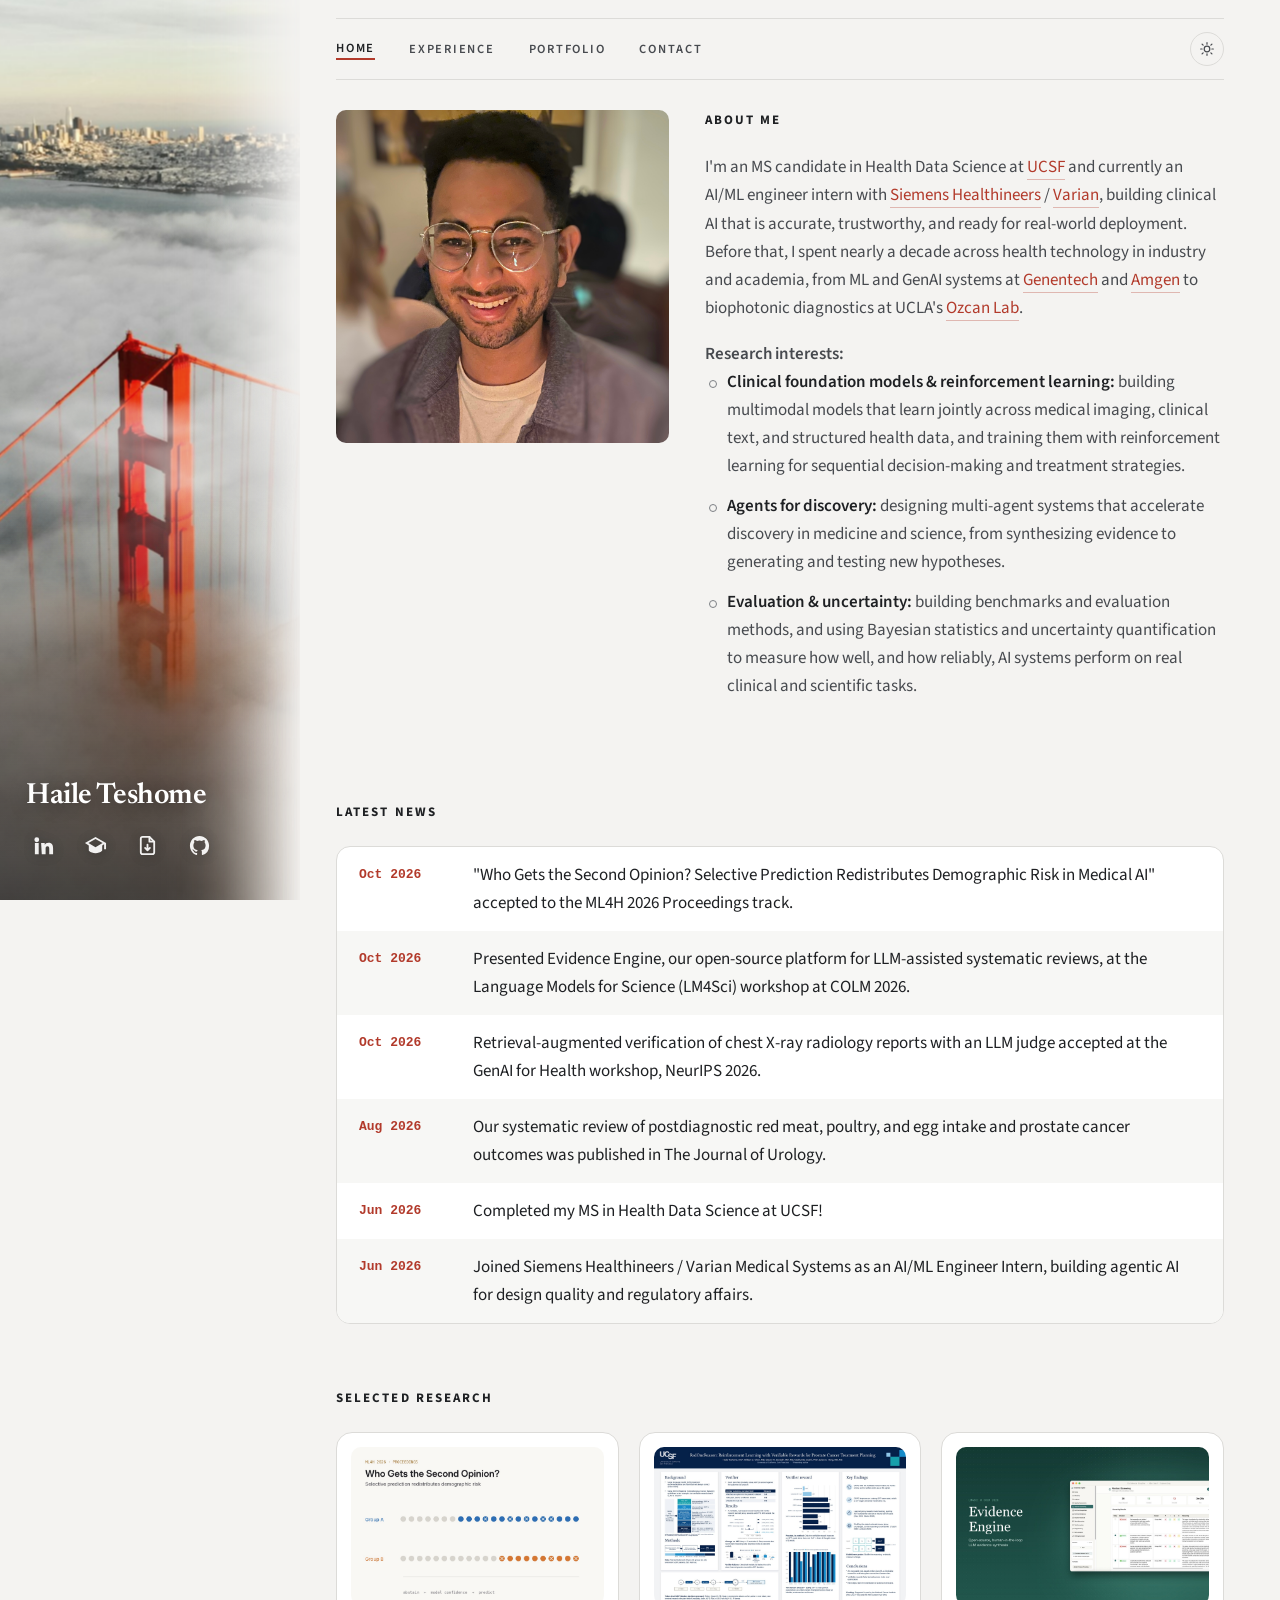
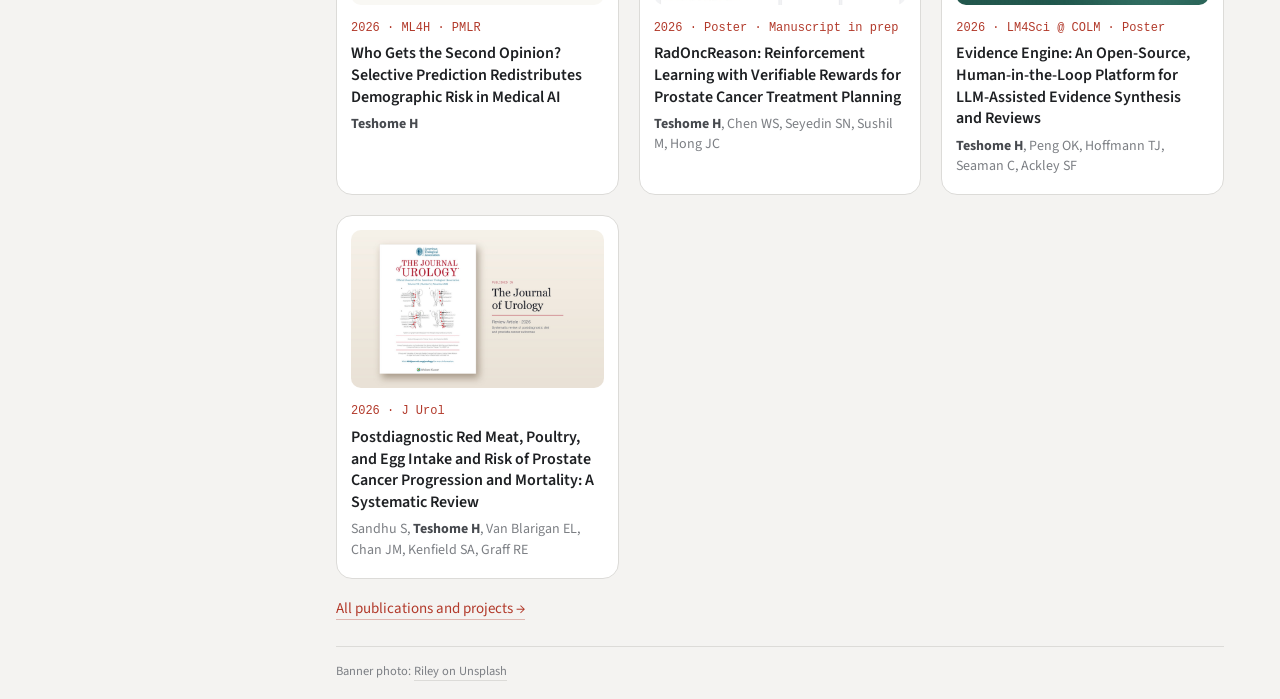
==== commit 7fe29fa0: "Add ML4H 2026 paper, remove Benefit Borough, refit VFA thumbnail, pin footer to page bottom, extend " ====
--- a/index.html
+++ b/index.html
@@ -350,6 +350,12 @@
   /* match the Portfolio: no white frames, posters show from the title down */
   .card .fig { background: var(--card); }
   .card .fig img[src*="poster"] { object-position: 50% 0; }
+  /* keep the footer pinned to the bottom of the window on short pages */
+  @media (min-width: 641px) {
+    .page { display: flex; flex-direction: column; min-height: 100vh; box-sizing: border-box; }
+    .page > footer { margin-top: auto; }
+    .page > :not(footer):nth-last-child(2) { margin-bottom: 24px; }
+  }
 </style>
 <link rel="preconnect" href="https://fonts.googleapis.com"><link href="https://fonts.googleapis.com/css2?family=Newsreader:opsz,wght@6..72,500;6..72,600&family=Source+Sans+3:wght@400;600&display=swap" rel="stylesheet">
 <link rel="stylesheet" href="assets/css/banner.css?v=4" />
@@ -401,6 +407,7 @@
   <section>
     <h2>Latest news</h2>
     <ul class="news">
+      <li><span class="d">Oct 2026</span><span class="t">"Who Gets the Second Opinion? Selective Prediction Redistributes Demographic Risk in Medical AI" accepted to the ML4H 2026 Proceedings track.</span></li>
       <li><span class="d">Oct 2026</span><span class="t">Presented Evidence Engine, our open-source platform for LLM-assisted systematic reviews, at the Language Models for Science (LM4Sci) workshop at COLM 2026.</span></li>
       <li><span class="d">Oct 2026</span><span class="t">Retrieval-augmented verification of chest X-ray radiology reports with an LLM judge accepted at the GenAI for Health workshop, NeurIPS 2026.</span></li>
       <li><span class="d">Aug 2026</span><span class="t">Our systematic review of postdiagnostic red meat, poultry, and egg intake and prostate cancer outcomes was published in The Journal of Urology.</span></li>
@@ -412,6 +419,12 @@
   <section>
     <h2>Selected research</h2>
     <div class="cards">
+      <a class="card" href="research.html#second-opinion">
+        <div class="fig"><img src="assets/figures/ml4h-second-opinion.jpg" alt="Schematic of selective prediction: two demographic groups with different abstention and residual error patterns" loading="lazy"></div>
+        <div class="v">2026 · ML4H · PMLR</div>
+        <h3>Who Gets the Second Opinion? Selective Prediction Redistributes Demographic Risk in Medical AI</h3>
+        <div class="a"><b>Teshome H</b></div>
+      </a>
       <a class="card" href="research.html#radoncreason">
         <div class="fig"><img src="assets/figures/radoncreason-poster.jpg" alt="RadOncReason poster: reinforcement learning with verifiable rewards for prostate cancer treatment planning" loading="lazy"></div>
         <div class="v">2026 · Poster · Manuscript in prep</div>
@@ -430,12 +443,6 @@
         <h3>Postdiagnostic Red Meat, Poultry, and Egg Intake and Risk of Prostate Cancer Progression and Mortality: A Systematic Review</h3>
         <div class="a">Sandhu S, <b>Teshome H</b>, Van Blarigan EL, Chan JM, Kenfield SA, Graff RE</div>
       </a>
-      <a class="card" href="https://doi.org/10.1021/acsnano.9b08151" target="_blank" rel="noopener">
-        <div class="fig"><img src="assets/figures/paper-assay.jpg?v=2" alt="Graphical abstract: multiplexed paper-based immunoassay with machine-learning classification for Lyme disease" loading="lazy"></div>
-        <div class="v">2020 · ACS Nano</div>
-        <h3>Early-Stage Lyme Disease Diagnosis with a Multiplexed Paper-Based Assay &amp; Machine Learning</h3>
-        <div class="a">Joung HA, Ballard ZS, Wu J, Tseng DK, <b>Teshome H</b>, Zhang L, Horn EJ, Arnaboldi PM, Dattwyler RJ, Garner OB, Di Carlo D, Ozcan A</div>
-      </a>
     </div>
     <div class="more"><a href="research.html">All publications and projects →</a></div>
   </section>
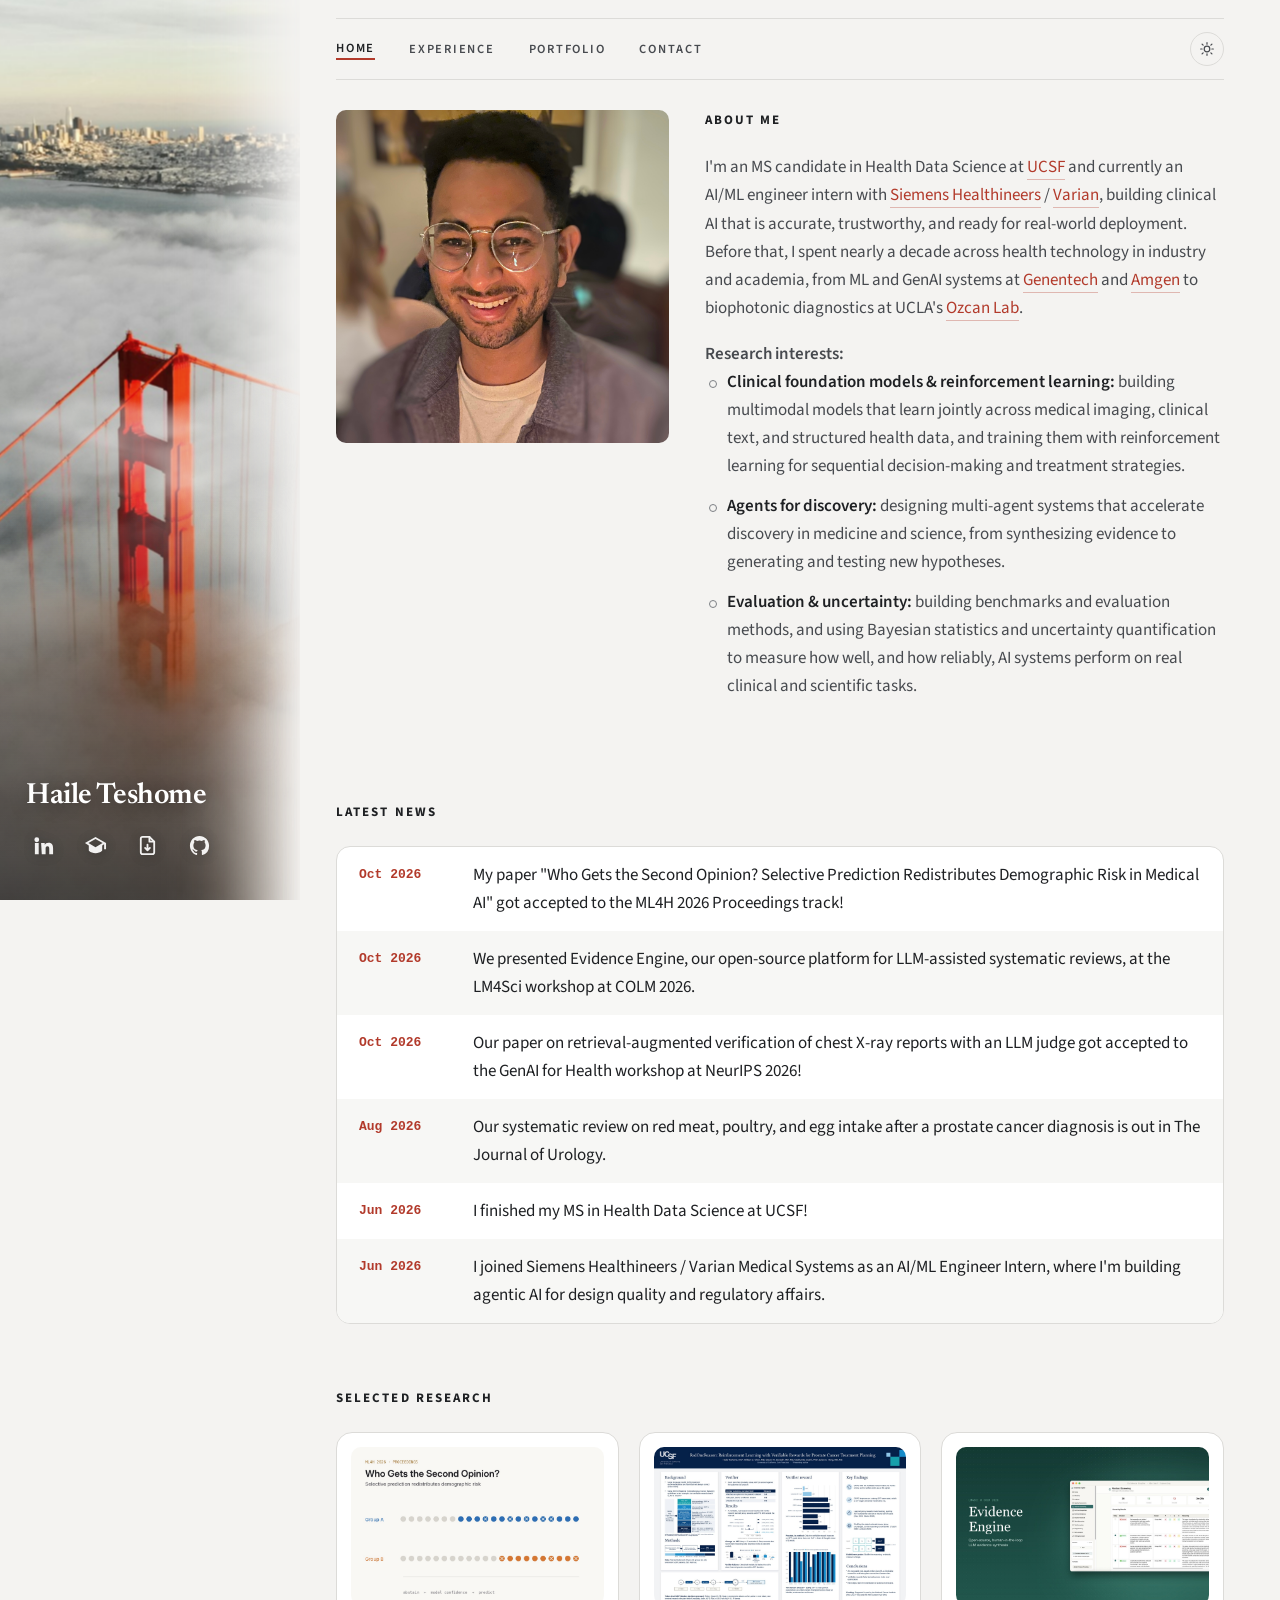
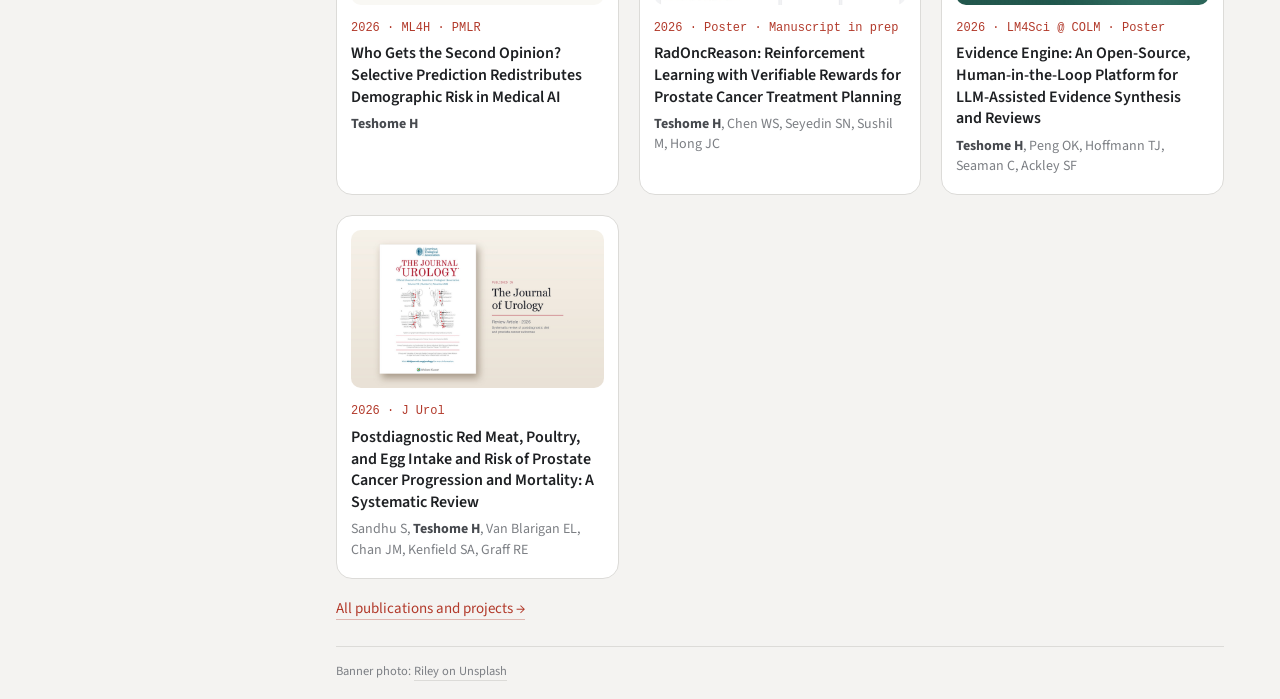
==== commit e5f586ef: "Reword Latest news in first person Co-Authored-By: Claude Opus 5.5 <noreply@anthropic.com> Claude-Se" ====
--- a/index.html
+++ b/index.html
@@ -407,12 +407,12 @@
   <section>
     <h2>Latest news</h2>
     <ul class="news">
-      <li><span class="d">Oct 2026</span><span class="t">"Who Gets the Second Opinion? Selective Prediction Redistributes Demographic Risk in Medical AI" accepted to the ML4H 2026 Proceedings track.</span></li>
-      <li><span class="d">Oct 2026</span><span class="t">Presented Evidence Engine, our open-source platform for LLM-assisted systematic reviews, at the Language Models for Science (LM4Sci) workshop at COLM 2026.</span></li>
-      <li><span class="d">Oct 2026</span><span class="t">Retrieval-augmented verification of chest X-ray radiology reports with an LLM judge accepted at the GenAI for Health workshop, NeurIPS 2026.</span></li>
-      <li><span class="d">Aug 2026</span><span class="t">Our systematic review of postdiagnostic red meat, poultry, and egg intake and prostate cancer outcomes was published in The Journal of Urology.</span></li>
-      <li><span class="d">Jun 2026</span><span class="t">Completed my MS in Health Data Science at UCSF!</span></li>
-      <li><span class="d">Jun 2026</span><span class="t">Joined Siemens Healthineers / Varian Medical Systems as an AI/ML Engineer Intern, building agentic AI for design quality and regulatory affairs.</span></li>
+      <li><span class="d">Oct 2026</span><span class="t">My paper "Who Gets the Second Opinion? Selective Prediction Redistributes Demographic Risk in Medical AI" got accepted to the ML4H 2026 Proceedings track!</span></li>
+      <li><span class="d">Oct 2026</span><span class="t">We presented Evidence Engine, our open-source platform for LLM-assisted systematic reviews, at the LM4Sci workshop at COLM 2026.</span></li>
+      <li><span class="d">Oct 2026</span><span class="t">Our paper on retrieval-augmented verification of chest X-ray reports with an LLM judge got accepted to the GenAI for Health workshop at NeurIPS 2026!</span></li>
+      <li><span class="d">Aug 2026</span><span class="t">Our systematic review on red meat, poultry, and egg intake after a prostate cancer diagnosis is out in The Journal of Urology.</span></li>
+      <li><span class="d">Jun 2026</span><span class="t">I finished my MS in Health Data Science at UCSF!</span></li>
+      <li><span class="d">Jun 2026</span><span class="t">I joined Siemens Healthineers / Varian Medical Systems as an AI/ML Engineer Intern, where I'm building agentic AI for design quality and regulatory affairs.</span></li>
     </ul>
   </section>
 
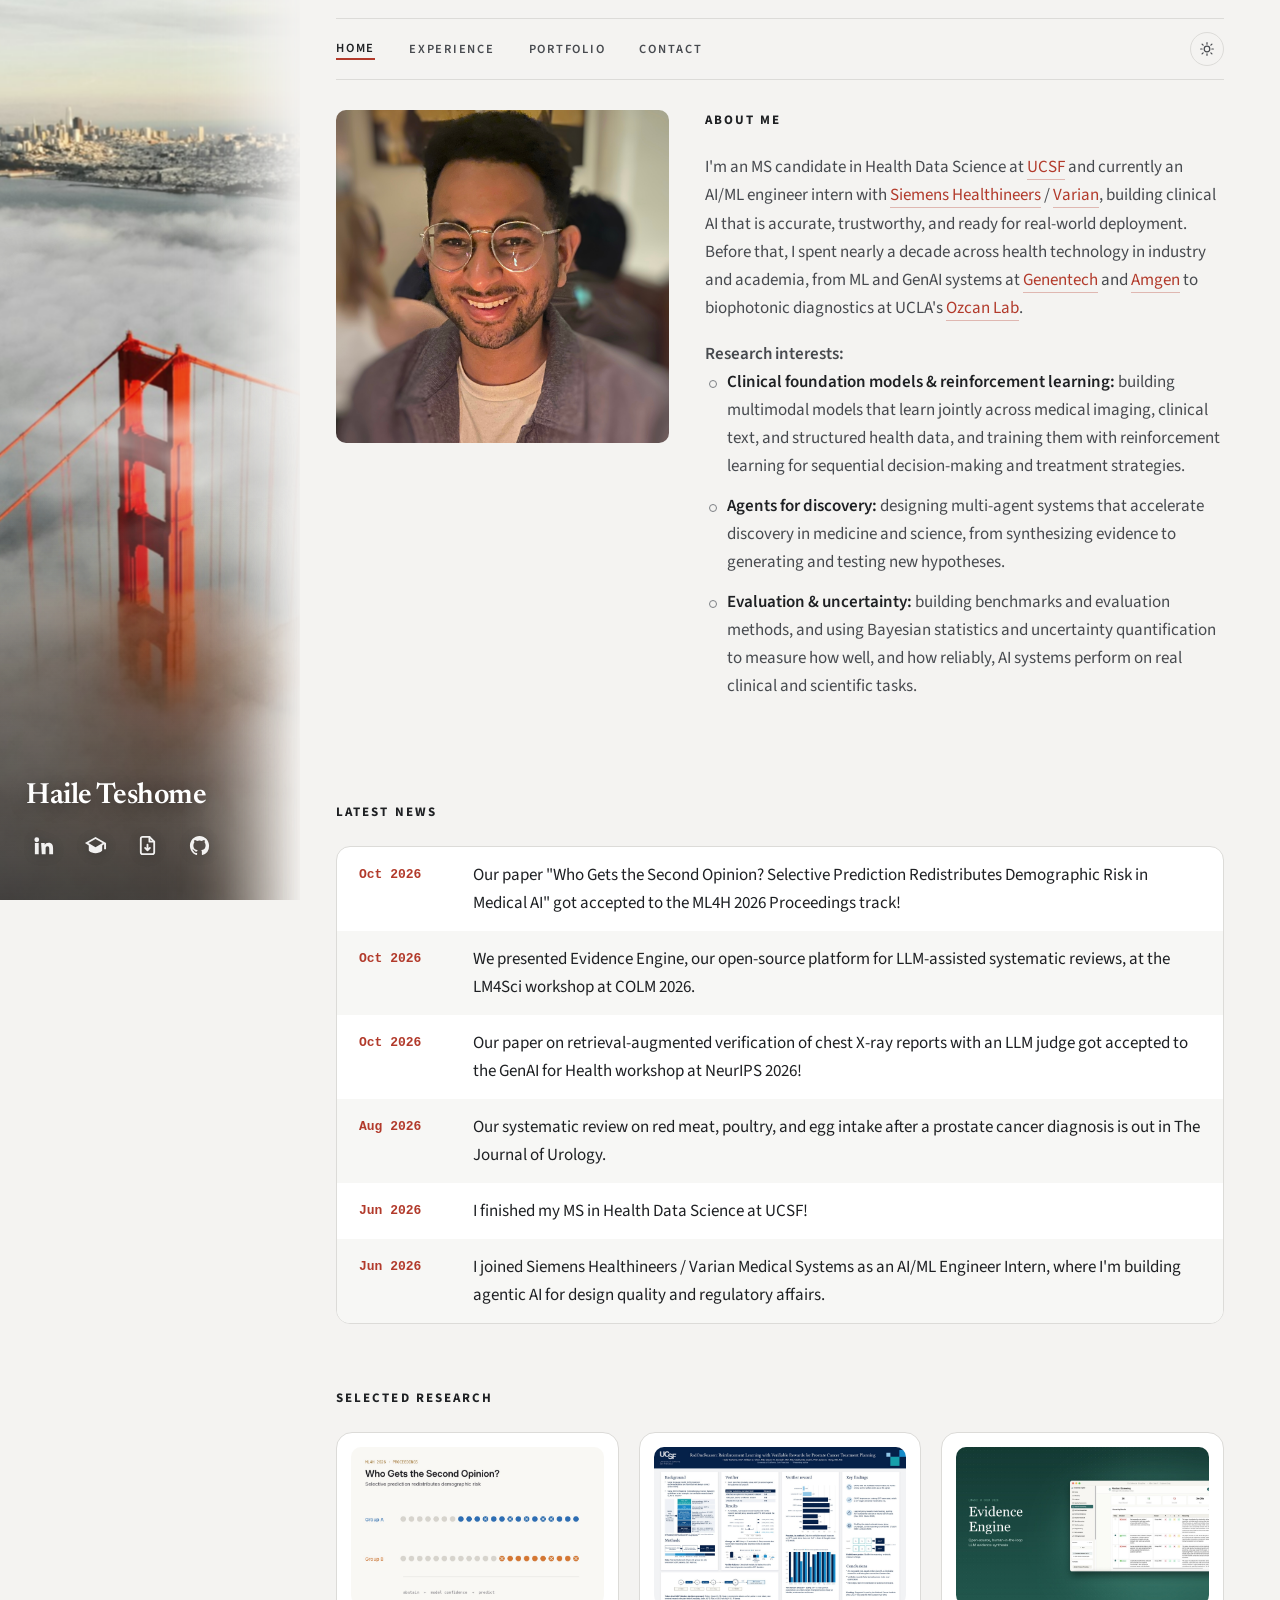
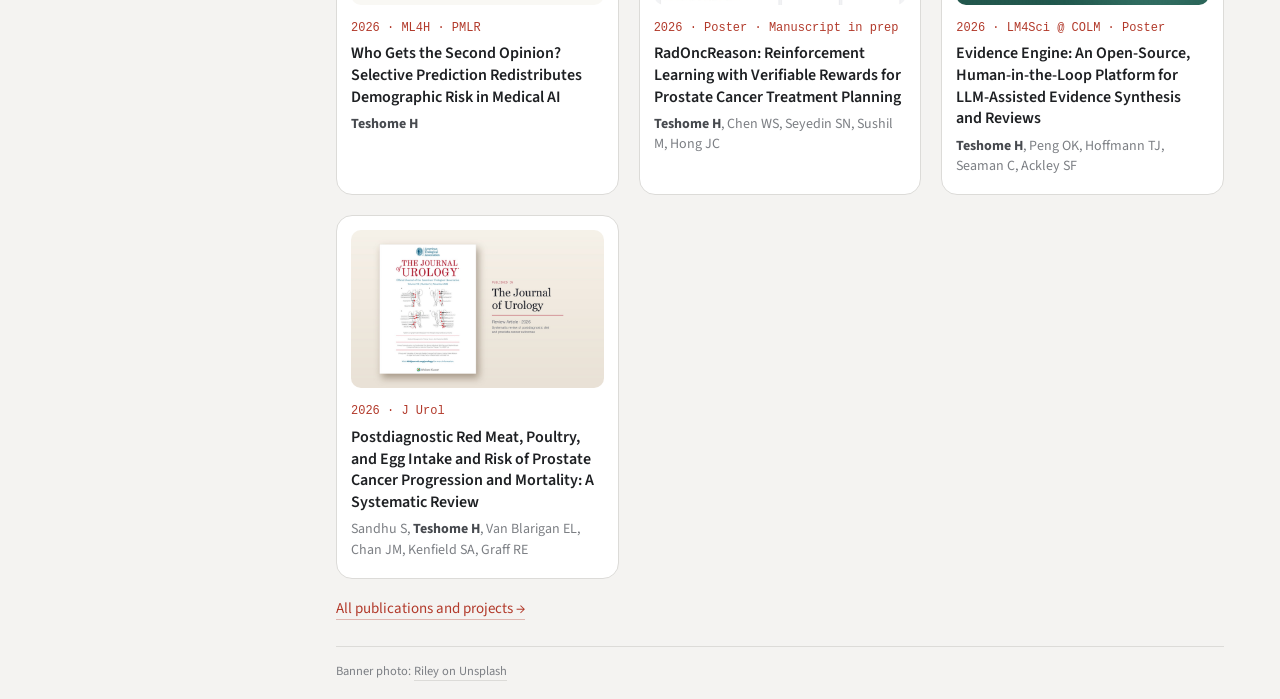
==== commit 5e680f7a: "News: use 'Our paper' for ML4H item Co-Authored-By: Claude Opus 5.5 <noreply@anthropic.com> Claude-S" ====
--- a/index.html
+++ b/index.html
@@ -407,7 +407,7 @@
   <section>
     <h2>Latest news</h2>
     <ul class="news">
-      <li><span class="d">Oct 2026</span><span class="t">My paper "Who Gets the Second Opinion? Selective Prediction Redistributes Demographic Risk in Medical AI" got accepted to the ML4H 2026 Proceedings track!</span></li>
+      <li><span class="d">Oct 2026</span><span class="t">Our paper "Who Gets the Second Opinion? Selective Prediction Redistributes Demographic Risk in Medical AI" got accepted to the ML4H 2026 Proceedings track!</span></li>
       <li><span class="d">Oct 2026</span><span class="t">We presented Evidence Engine, our open-source platform for LLM-assisted systematic reviews, at the LM4Sci workshop at COLM 2026.</span></li>
       <li><span class="d">Oct 2026</span><span class="t">Our paper on retrieval-augmented verification of chest X-ray reports with an LLM judge got accepted to the GenAI for Health workshop at NeurIPS 2026!</span></li>
       <li><span class="d">Aug 2026</span><span class="t">Our systematic review on red meat, poultry, and egg intake after a prostate cancer diagnosis is out in The Journal of Urology.</span></li>
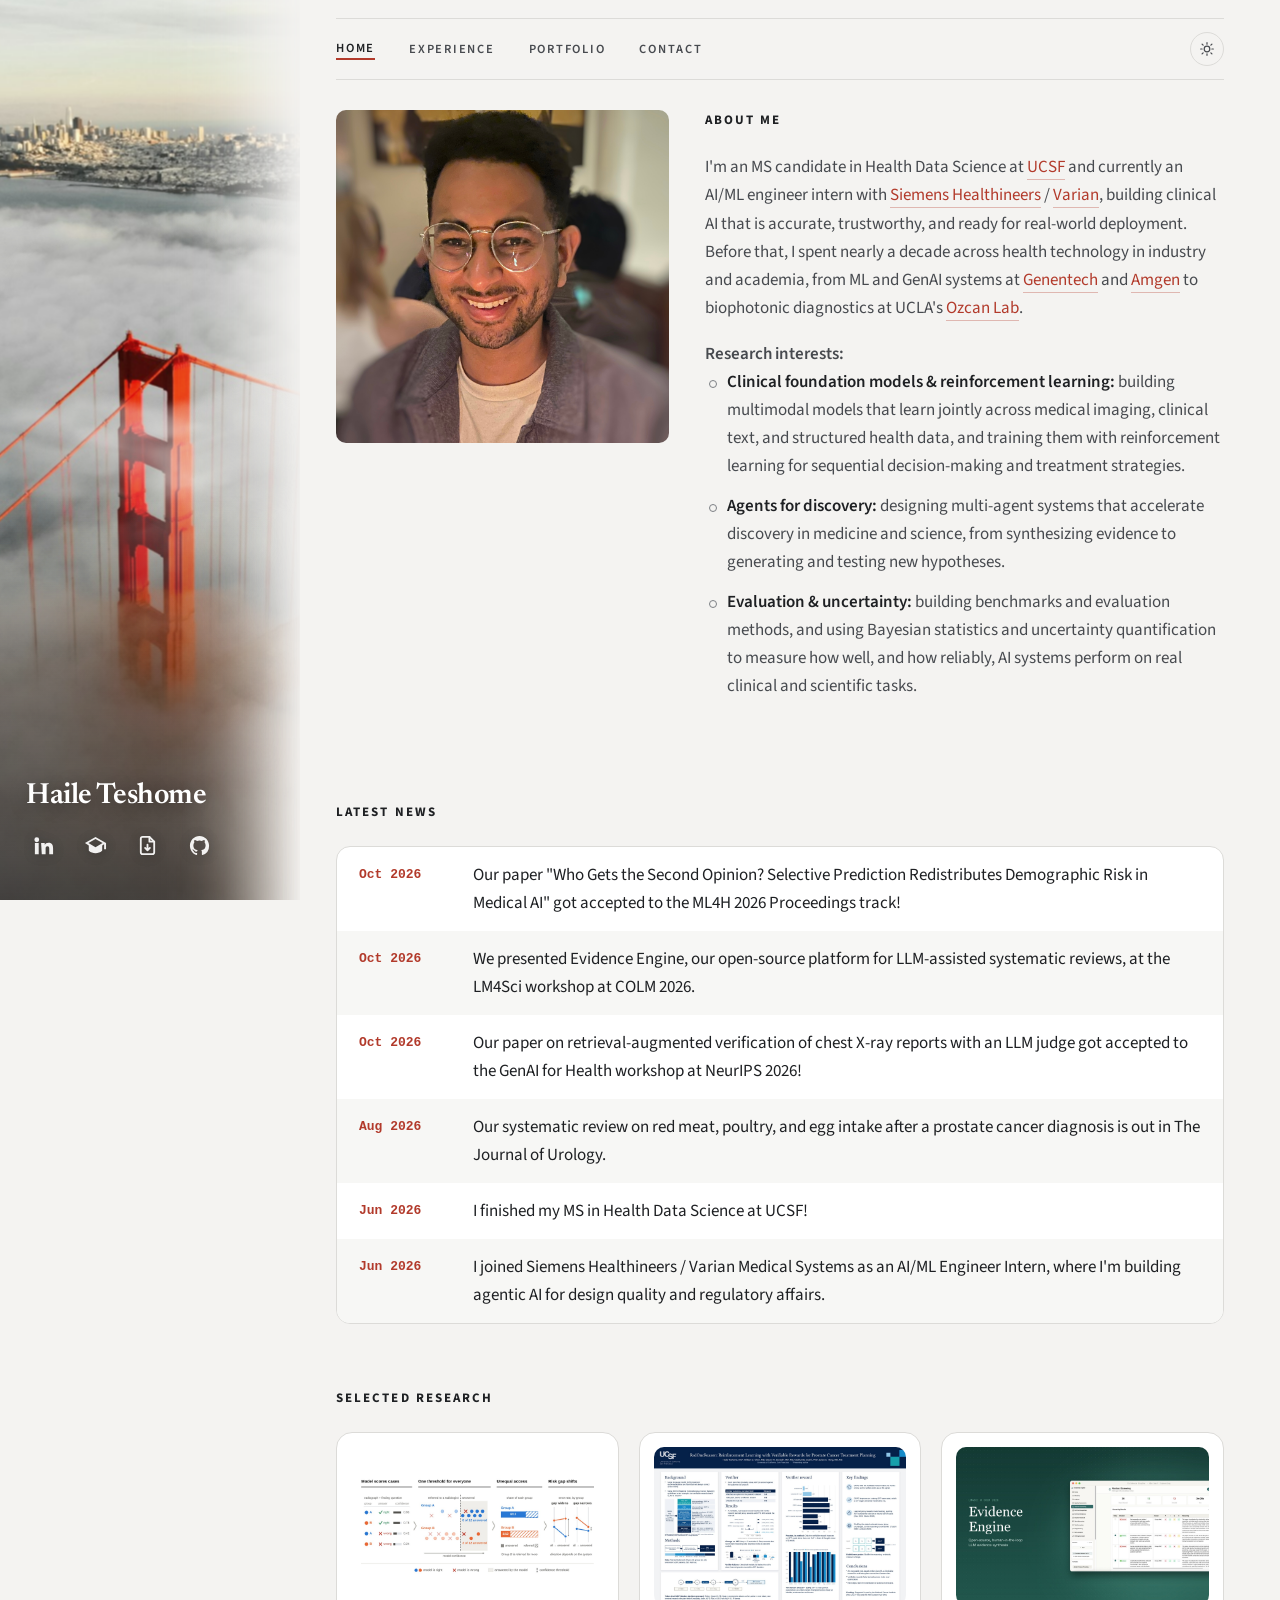
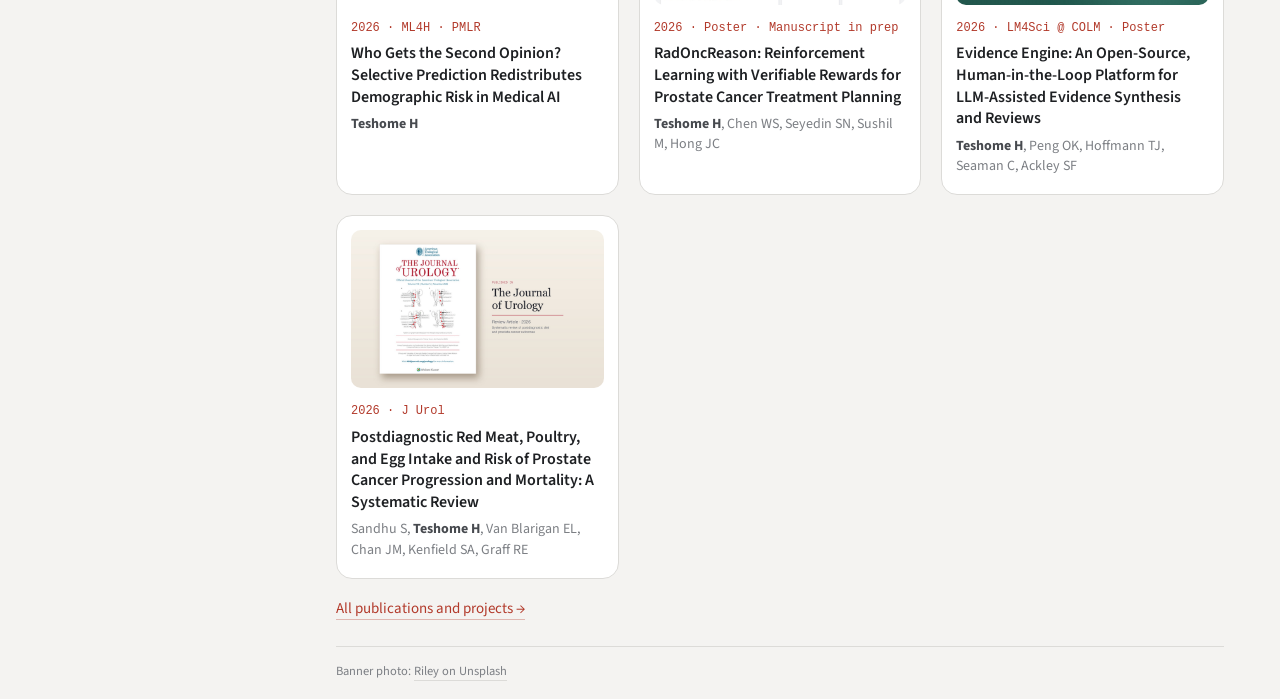
==== commit 922a2787: "ML4H: use paper figures for thumbnail and gallery, camera-ready abstract Co-Authored-By: Claude Opus" ====
--- a/index.html
+++ b/index.html
@@ -420,7 +420,7 @@
     <h2>Selected research</h2>
     <div class="cards">
       <a class="card" href="research.html#second-opinion">
-        <div class="fig"><img src="assets/figures/ml4h-second-opinion.jpg" alt="Schematic of selective prediction: two demographic groups with different abstention and residual error patterns" loading="lazy"></div>
+        <div class="fig"><img src="assets/figures/ml4h-second-opinion.jpg?v=2" alt="Figure 1: one confidence threshold answers 8 of 12 cases for group A but 3 of 12 for group B, shifting the risk gap" loading="lazy"></div>
         <div class="v">2026 · ML4H · PMLR</div>
         <h3>Who Gets the Second Opinion? Selective Prediction Redistributes Demographic Risk in Medical AI</h3>
         <div class="a"><b>Teshome H</b></div>
